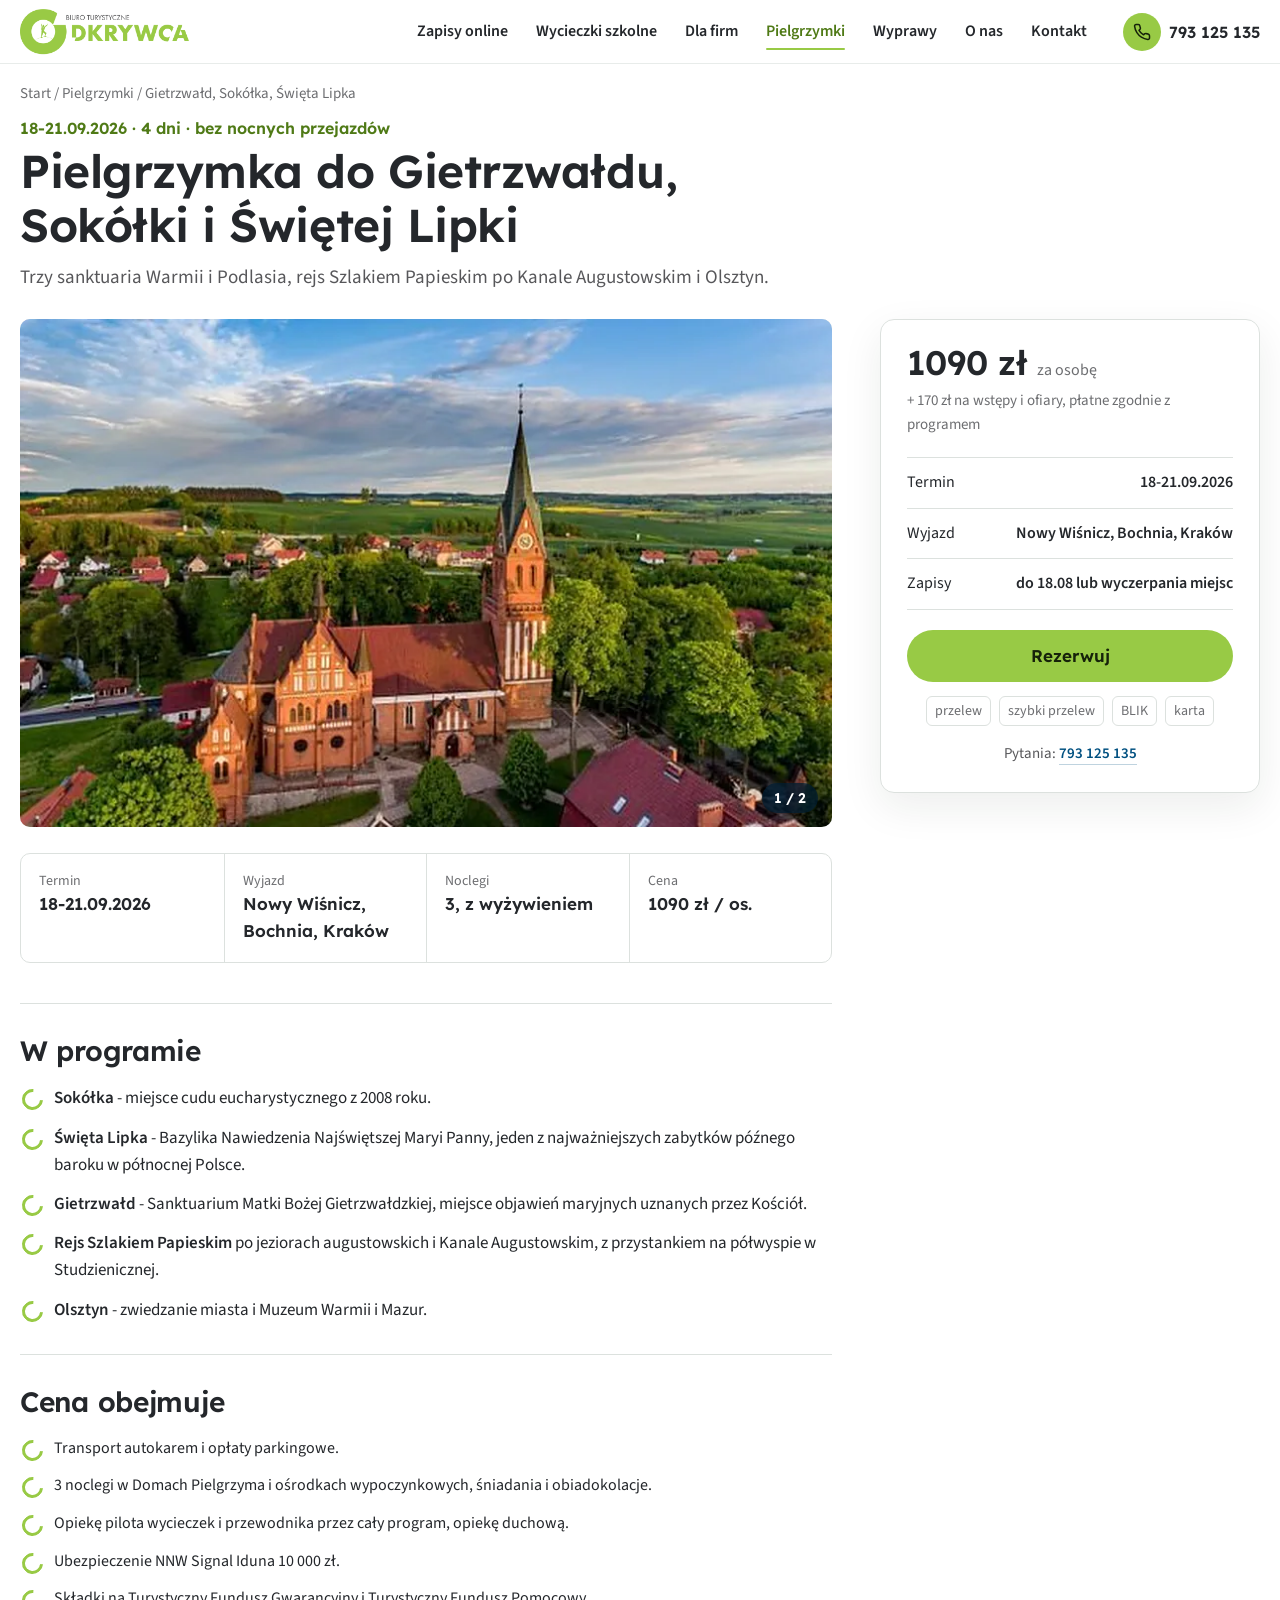
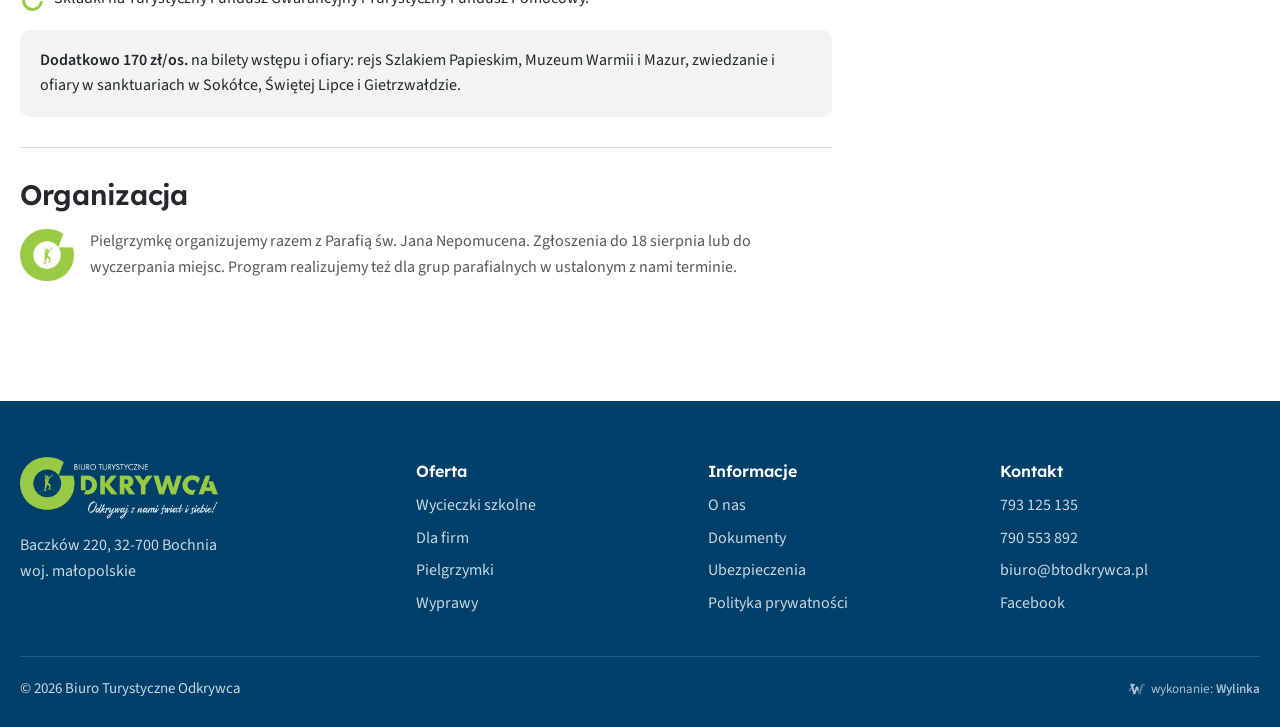
==== wyjazd-gietrzwald.html @ b66558e4 "Koncepcja strony BT Odkrywca z zapisem online" ====
<!doctype html>
<html lang="pl">
<head>
<meta charset="utf-8">
<meta name="viewport" content="width=device-width,initial-scale=1,viewport-fit=cover">
<meta name="robots" content="noindex,nofollow">
<title>Pielgrzymka Gietrzwałd, Sokółka, Święta Lipka 18-21.09.2026 - zapisy online | BT Odkrywca</title>
<meta name="description" content="Pielgrzymka do Gietrzwałdu, Sokółki i Świętej Lipki, 18-21.09.2026, 1090 zł/os. Wyjazd z Nowego Wiśnicza, Bochni i Krakowa. Zapis online z płatnością przelewem lub online.">
<meta name="theme-color" content="#ffffff">
<link rel="icon" href="img/sygnet.webp">
<link rel="preconnect" href="https://fonts.googleapis.com">
<link rel="preconnect" href="https://fonts.gstatic.com" crossorigin>
<link href="https://fonts.googleapis.com/css2?family=Lexend:wght@500;600&family=Source+Sans+3:wght@400;600&display=swap" rel="stylesheet">
<link rel="stylesheet" href="style.css">
<style>
.wylinka-badge{display:inline-flex;align-items:center;gap:.4em;color:inherit;text-decoration:none;font-size:.875em;line-height:1;opacity:.85}
.wylinka-badge:hover,.wylinka-badge:focus-visible{opacity:1}
.wylinka-badge:focus-visible{outline:2px solid currentColor;outline-offset:3px;border-radius:2px}
.wylinka-badge svg{width:18px;height:18px;flex:none;overflow:visible}
.wylinka-badge b{font-weight:600}
.wylinka-badge .wy-old{opacity:.45;transform-origin:40px 30px;transition:transform .32s cubic-bezier(.3,.7,.4,1),opacity .32s ease-out}
.wylinka-badge .wy-pod{opacity:0;transition:opacity .2s ease-out .08s}
.wylinka-badge:hover .wy-old,.wylinka-badge:focus-visible .wy-old{transform:translate(9px,7px) rotate(9deg);opacity:0}
.wylinka-badge:hover .wy-pod,.wylinka-badge:focus-visible .wy-pod{opacity:1}
@media (prefers-reduced-motion:reduce){.wylinka-badge .wy-old,.wylinka-badge .wy-pod{transition:none}.wylinka-badge:hover .wy-old,.wylinka-badge:focus-visible .wy-old{transform:none;opacity:.45}.wylinka-badge:hover .wy-pod,.wylinka-badge:focus-visible .wy-pod{opacity:0}}
</style>
</head>
<body>
<header class="hdr">
  <div class="wrap">
    <a class="logo" href="index.html" aria-label="Biuro Turystyczne Odkrywca - strona główna"><img src="img/logo-poziome.webp" alt="Biuro Turystyczne Odkrywca" width="600" height="163"></a>
    <nav class="nav" id="nav">
      <a href="index.html#wyjazdy">Zapisy online</a>
      <a href="index.html#szkoly">Wycieczki szkolne</a>
      <a href="index.html#oferta">Dla firm</a>
      <a href="index.html#wyjazdy" class="on" aria-current="page">Pielgrzymki</a>
      <a href="index.html#wyprawy">Wyprawy</a>
      <a href="index.html#o-nas">O nas</a>
      <a href="index.html#kontakt">Kontakt</a>
      <a href="index.html#kontakt" class="btn nav-cta">Zapytaj o wyjazd dla grupy</a>
    </nav>
    <a class="hdr-tel" href="tel:+48793125135" aria-label="Zadzwoń: 793 125 135"><span class="ic"><svg viewBox="0 0 24 24" fill="none" stroke="currentColor" stroke-width="2" stroke-linecap="round" stroke-linejoin="round"><path d="M22 16.9v3a2 2 0 0 1-2.2 2 19.8 19.8 0 0 1-8.6-3.1 19.5 19.5 0 0 1-6-6A19.8 19.8 0 0 1 2.1 4.2 2 2 0 0 1 4.1 2h3a2 2 0 0 1 2 1.7c.1.9.4 1.8.7 2.7a2 2 0 0 1-.5 2.1L8 9.8a16 16 0 0 0 6 6l1.3-1.3a2 2 0 0 1 2.1-.4c.9.3 1.8.6 2.7.7a2 2 0 0 1 1.7 2z"/></svg></span><span class="num">793 125 135</span></a>
    <button class="burger" id="burger" aria-label="Menu" aria-expanded="false" aria-controls="nav"><i></i><i></i><i></i></button>
  </div>
</header>

<main class="wrap">
  <div class="crumbs"><a href="index.html">Start</a> / <a href="index.html#wyjazdy">Pielgrzymki</a> / Gietrzwałd, Sokółka, Święta Lipka</div>
  <div class="t-head">
    <div class="t-when">18-21.09.2026 · 4 dni · bez nocnych przejazdów</div>
    <h1>Pielgrzymka do Gietrzwałdu, Sokółki i Świętej Lipki</h1>
    <p class="sub">Trzy sanktuaria Warmii i Podlasia, rejs Szlakiem Papieskim po Kanale Augustowskim i Olsztyn.</p>
    <div class="t-buy"><div class="mp">1090 zł<small>za osobę</small></div><button class="btn" data-rezerwuj id="rez-m">Rezerwuj</button></div>
  </div>

  <div class="t-grid">
    <div>
      <div class="gal">
        <div class="rail" id="gal">
          <figure><img src="img/gietrzwald-1.webp" alt="Sanktuarium Matki Bożej w Gietrzwałdzie z lotu ptaka" width="820" height="512"></figure>
          <figure><img src="img/gietrzwald-plakat.webp" class="contain" alt="Plakat pielgrzymki Gietrzwałd, Sokółka, Święta Lipka 18-21.09.2026" loading="lazy" width="354" height="500"></figure>
        </div>
        <button class="ga p" aria-label="Poprzednie zdjęcie"><svg viewBox="0 0 24 24" fill="none" stroke="currentColor" stroke-width="2"><path d="M15 18l-6-6 6-6"/></svg></button>
        <button class="ga n" aria-label="Następne zdjęcie"><svg viewBox="0 0 24 24" fill="none" stroke="currentColor" stroke-width="2"><path d="M9 18l6-6-6-6"/></svg></button>
        <span class="cnt" id="galc">1 / 2</span>
      </div>

      <div class="facts">
        <div><small>Termin</small><b>18-21.09.2026</b></div>
        <div><small>Wyjazd</small><b>Nowy Wiśnicz, Bochnia, Kraków</b></div>
        <div><small>Noclegi</small><b>3, z wyżywieniem</b></div>
        <div><small>Cena</small><b>1090 zł / os.</b></div>
      </div>

      <section class="blk">
        <h2>W programie</h2>
        <ul class="olist">
          <li><b>Sokółka</b> - miejsce cudu eucharystycznego z 2008 roku.</li>
          <li><b>Święta Lipka</b> - Bazylika Nawiedzenia Najświętszej Maryi Panny, jeden z najważniejszych zabytków późnego baroku w północnej Polsce.</li>
          <li><b>Gietrzwałd</b> - Sanktuarium Matki Bożej Gietrzwałdzkiej, miejsce objawień maryjnych uznanych przez Kościół.</li>
          <li><b>Rejs Szlakiem Papieskim</b> po jeziorach augustowskich i Kanale Augustowskim, z przystankiem na półwyspie w Studzienicznej.</li>
          <li><b>Olsztyn</b> - zwiedzanie miasta i Muzeum Warmii i Mazur.</li>
        </ul>
      </section>

      <section class="blk">
        <h2>Cena obejmuje</h2>
        <ul class="olist small">
          <li>Transport autokarem i opłaty parkingowe.</li>
          <li>3 noclegi w Domach Pielgrzyma i ośrodkach wypoczynkowych, śniadania i obiadokolacje.</li>
          <li>Opiekę pilota wycieczek i przewodnika przez cały program, opiekę duchową.</li>
          <li>Ubezpieczenie NNW Signal Iduna 10 000 zł.</li>
          <li>Składki na Turystyczny Fundusz Gwarancyjny i Turystyczny Fundusz Pomocowy.</li>
        </ul>
        <div class="extra"><b>Dodatkowo 170 zł/os.</b> na bilety wstępu i ofiary: rejs Szlakiem Papieskim, Muzeum Warmii i Mazur, zwiedzanie i ofiary w sanktuariach w Sokółce, Świętej Lipce i Gietrzwałdzie.</div>
      </section>

      <section class="blk">
        <h2>Organizacja</h2>
        <div class="org"><img src="img/sygnet.webp" alt="" width="300" height="289" loading="lazy"><p style="margin:0">Pielgrzymkę organizujemy razem z Parafią św. Jana Nepomucena. Zgłoszenia do 18 sierpnia lub do wyczerpania miejsc. Program realizujemy też dla grup parafialnych w ustalonym z nami terminie.</p></div>
      </section>
    </div>

    <aside class="book" id="book">
      <div class="p">1090 zł <small>za osobę</small></div>
      <p class="x">+ 170 zł na wstępy i ofiary, płatne zgodnie z programem</p>
      <div class="terms">
        <div><span>Termin</span><b>18-21.09.2026</b></div>
        <div><span>Wyjazd</span><b>Nowy Wiśnicz, Bochnia, Kraków</b></div>
        <div><span>Zapisy</span><b>do 18.08 lub wyczerpania miejsc</b></div>
      </div>
      <button class="btn" data-rezerwuj id="rez-top">Rezerwuj</button>
      <div class="pay"><span>przelew</span><span>szybki przelew</span><span>BLIK</span><span>karta</span></div>
      <p class="q">Pytania: <a class="lnk" href="tel:+48793125135">793 125 135</a></p>
    </aside>
  </div>
</main>

<div class="mob" id="mob">
  <div class="mp">1090 zł<small>za osobę</small></div>
  <a class="tel" href="tel:+48793125135" aria-label="Zadzwoń"><svg viewBox="0 0 24 24" fill="none" stroke="currentColor" stroke-width="2" stroke-linecap="round" stroke-linejoin="round"><path d="M22 16.9v3a2 2 0 0 1-2.2 2 19.8 19.8 0 0 1-8.6-3.1 19.5 19.5 0 0 1-6-6A19.8 19.8 0 0 1 2.1 4.2 2 2 0 0 1 4.1 2h3a2 2 0 0 1 2 1.7c.1.9.4 1.8.7 2.7a2 2 0 0 1-.5 2.1L8 9.8a16 16 0 0 0 6 6l1.3-1.3a2 2 0 0 1 2.1-.4c.9.3 1.8.6 2.7.7a2 2 0 0 1 1.7 2z"/></svg></a>
  <button class="btn" data-rezerwuj>Rezerwuj</button>
</div>

<dialog class="bk" id="bk" aria-labelledby="bk-h">
  <div class="bk-in">
    <div class="bk-top">
      <div class="bk-t">
        <div><h2 id="bk-h">Zapis: Gietrzwałd, Sokółka, Święta Lipka</h2><p>18-21.09.2026 · 1090 zł za osobę</p></div>
        <button class="bk-x" id="bk-x" aria-label="Zamknij"><svg viewBox="0 0 24 24" fill="none" stroke="currentColor" stroke-width="2"><path d="M18 6L6 18M6 6l12 12"/></svg></button>
      </div>
      <div class="trasa" id="trasa" aria-hidden="true">
        <svg viewBox="0 0 300 60" preserveAspectRatio="none"><path id="tr-bg" d="M0 54 L37.5 50 L112.5 40 L187.5 28 L262.5 12 L300 8"/><path id="tr-done" class="done" d="M0 54 L37.5 50"/></svg>
        <span class="dot" style="left:12.5%;top:50px"></span><span class="dot" style="left:37.5%;top:40px"></span><span class="dot" style="left:62.5%;top:28px"></span><span class="dot" style="left:87.5%;top:12px"></span>
        <i class="pk" id="pk"></i>
        <span class="st" style="left:12.5%">Termin</span><span class="st" style="left:37.5%">Dane i umowa</span><span class="st" style="left:62.5%">Płatność</span><span class="st" style="left:87.5%">Gotowe</span>
      </div>
    </div>

    <div class="bk-body" id="bk-body">
      <!-- krok 1 -->
      <div class="bk-step on" data-step="1">
        <h3>Termin</h3>
        <div class="opt">
          <label><input type="radio" name="termin" value="18-21.09.2026" checked><span class="d"><b>18-21.09.2026</b><small>4 dni, bez nocnych przejazdów</small></span><span class="pr">1090 zł</span></label>
        </div>
        <h3 class="mt">Miejsce wyjazdu</h3>
        <div class="opt">
          <label><input type="radio" name="skad" value="Nowy Wiśnicz" checked><span class="d"><b>Nowy Wiśnicz</b></span></label>
          <label><input type="radio" name="skad" value="Bochnia"><span class="d"><b>Bochnia</b></span></label>
          <label><input type="radio" name="skad" value="Kraków Pn"><span class="d"><b>Kraków Pn</b></span></label>
        </div>
        <h3 class="mt">Liczba uczestników</h3>
        <div class="cnt-row">
          <span>Osoby dorosłe i dzieci</span>
          <div class="stepper"><button type="button" id="minus" aria-label="Mniej osób">-</button><output id="ile">1</output><button type="button" id="plus" aria-label="Więcej osób">+</button></div>
        </div>
        <p class="hint">Wstępy i ofiary (170 zł/os.) płatne dodatkowo, zgodnie z programem.</p>
      </div>

      <!-- krok 2 -->
      <div class="bk-step" data-step="2">
        <h3>Osoba zgłaszająca</h3>
        <div class="g2">
          <label class="fl"><span>Imię</span><input id="f-imie" autocomplete="given-name" required></label>
          <label class="fl"><span>Nazwisko</span><input id="f-nazw" autocomplete="family-name" required></label>
          <label class="fl"><span>Telefon</span><input id="f-tel" type="tel" autocomplete="tel" required></label>
          <label class="fl"><span>E-mail</span><input id="f-mail" type="email" autocomplete="email" required></label>
          <label class="fl full"><span>Adres zamieszkania</span><input id="f-adr" autocomplete="street-address" required></label>
          <label class="fl"><span>Data urodzenia</span><input id="f-ur" type="date" required></label>
        </div>
        <div id="pers"></div>
        <div class="umowa">
          <h4>Umowa o udział w imprezie turystycznej</h4>
          <dl>
            <dt>Organizator</dt><dd>Biuro Turystyczne Odkrywca Aleksandra Dąbrowska, Baczków 220, 32-700 Bochnia</dd>
            <dt>Impreza</dt><dd>Pielgrzymka Gietrzwałd, Sokółka, Święta Lipka</dd>
            <dt>Termin i wyjazd</dt><dd id="u-term">18-21.09.2026, Nowy Wiśnicz</dd>
            <dt>Uczestnicy</dt><dd id="u-os">-</dd>
            <dt>Cena</dt><dd id="u-cena">1090 zł</dd>
          </dl>
          <label class="chk" id="c1w"><input type="checkbox" id="c1"><span>Zapoznałem/am się z <a class="lnk" href="#" onclick="return false">Ogólnymi Warunkami Uczestnictwa</a> i Standardowym formularzem informacyjnym.</span></label>
          <label class="chk" id="c2w"><input type="checkbox" id="c2"><span>Akceptuję i podpisuję umowę w imieniu wszystkich zgłoszonych uczestników.</span></label>
          <div class="podpis" id="podpis"></div>
        </div>
        <p class="hint">Dane przetwarzamy wyłącznie w celu organizacji wyjazdu i ubezpieczenia uczestników.</p>
      </div>

      <!-- krok 3 -->
      <div class="bk-step" data-step="3">
        <h3>Sposób płatności</h3>
        <div class="opt">
          <label><input type="radio" name="plat" value="przelew" checked><span class="d"><b>Przelew tradycyjny</b><small>z Twojego banku, dane poniżej</small></span></label>
          <label><input type="radio" name="plat" value="online"><span class="d"><b>Płatność online</b><small>szybki przelew, BLIK lub karta</small></span></label>
        </div>
        <div class="sub-pay on" id="p-przelew">
          <div class="bank">
            <div><span>Odbiorca</span><b>Biuro Turystyczne Odkrywca Aleksandra Dąbrowska</b></div>
            <div><span>Bank</span><b>mBank S.A.</b></div>
            <div><span>Numer konta</span><b>03 1140 2004 0000 3302 7676 5024</b></div>
            <div><span>Tytuł</span><b id="b-tyt">Gietrzwałd 18-21.09.2026</b></div>
            <div><span>Kwota</span><b id="b-kw">1090 zł</b></div>
          </div>
          <p class="hint">Dane do przelewu dostaniesz też w mailu z potwierdzeniem zapisu.</p>
        </div>
        <div class="sub-pay" id="p-online">
          <div class="chips">
            <label><input type="radio" name="metoda" value="Szybki przelew" checked>Szybki przelew</label>
            <label><input type="radio" name="metoda" value="BLIK">BLIK</label>
            <label><input type="radio" name="metoda" value="Karta">Karta płatnicza</label>
          </div>
          <p class="hint">Po kliknięciu „Potwierdzam zapis” nastąpi przejście do bezpiecznej bramki płatności operatora. W podglądzie ten krok jest pokazowy.</p>
        </div>
      </div>

      <!-- krok 4 -->
      <div class="bk-step" data-step="4">
        <div class="ok-box">
          <div class="gran"><i></i></div>
          <h3>Dziękujemy, zapis przyjęty</h3>
          <p id="ok-txt">Potwierdzenie i umowę wyślemy na Twój e-mail.</p>
        </div>
        <div class="umowa ok-sum">
          <h4>Podsumowanie</h4>
          <dl id="ok-dl"></dl>
        </div>
      </div>
    </div>

    <div class="bk-foot">
      <div class="bk-sum" id="bk-sum">Do zapłaty<b id="sum">1090 zł</b></div>
      <div class="bk-btns">
        <button class="btn line" type="button" id="back" hidden aria-label="Wstecz"><svg viewBox="0 0 24 24" fill="none" stroke="currentColor" stroke-width="2"><path d="M15 18l-6-6 6-6"/></svg><span>Wstecz</span></button>
        <button class="btn" type="button" id="next">Dalej</button>
      </div>
    </div>
    <p class="demo">Podgląd koncepcji: formularz pokazowy, niczego nie wysyła i nie pobiera płatności.</p>
  </div>
</dialog>

<footer class="ft">
  <div class="wrap">
    <div class="ft-grid">
      <div><img src="img/logo-white.webp" alt="Biuro Turystyczne Odkrywca" width="600" height="188" loading="lazy"><p>Baczków 220, 32-700 Bochnia<br>woj. małopolskie</p></div>
      <div><h4>Oferta</h4><ul><li><a href="index.html#szkoly">Wycieczki szkolne</a></li><li><a href="index.html#oferta">Dla firm</a></li><li><a href="index.html#wyjazdy">Pielgrzymki</a></li><li><a href="index.html#wyprawy">Wyprawy</a></li></ul></div>
      <div><h4>Informacje</h4><ul><li><a href="index.html#o-nas">O nas</a></li><li><a href="index.html#dokumenty">Dokumenty</a></li><li><a href="index.html#dokumenty">Ubezpieczenia</a></li><li><a href="index.html#kontakt">Polityka prywatności</a></li></ul></div>
      <div><h4>Kontakt</h4><ul><li><a href="tel:+48793125135">793 125 135</a></li><li><a href="tel:+48790553892">790 553 892</a></li><li><a href="mailto:biuro@btodkrywca.pl">biuro@btodkrywca.pl</a></li><li><a href="https://www.facebook.com/Biuro-Turystyczne-Odkrywca-360996910980648/" rel="noopener" target="_blank">Facebook</a></li></ul></div>
    </div>
    <div class="ft-bot"><span>© 2026 Biuro Turystyczne Odkrywca</span><a class="wylinka-badge" href="https://wylinka.pl/?utm_source=btodkrywca.pl&amp;utm_medium=stopka&amp;utm_campaign=wykonanie" rel="noopener" title="Strona wykonana przez Wylinka"><svg viewBox="0 0 64 64" aria-hidden="true" focusable="false" fill="currentColor"><path d="M9.8 22.8l-1.2-7.9 2.2-3.7 15.5 4.6-.5 1.5-7.2 5.5 4.7 15.6 5-15.6 7 0 4.1 12.7-4.2-.9-2.6 1.8-.8-2.2-5.3 15.6-4.3 0 .4 .2-2.1 2.8-1.3-1.1 1.1-1.4-3.1 .2-.1-1.7 2.2-.1-5.7-16.5-4.8 .6-.8 3.1 0 .5-.3 .5 .8 2.2-1.6 .5-.4-1.3-.8 1.6-1.5-.8 .8-1.6-1.4 .6-.6-1.6 2.3-.8 .2-.4 1.3-4.8 5.9-.8-2.4-6.9zM15.2 13.7l-.1-.4-.4 .8-.1 .8 .1 1 .1 .4 .3 .7 .3-.9 .1-.7 0-.8z"/><path class="wy-pod" d="M37.1 49.8l-4.5-13.3 2.6-1.8 4.2 .9 .9 2.8 3-9.7 0-.5 .1-.8 3.2-8.4 .5-1 .6-1 .9-1.1 1.3-1 1.1-.7 1.4-.5 1.4-.3 .7 0 .9 0 1.2 .3 1.4 .6 .8 .5 .7 .7 .6 .7 .5 .9 .3 .9 .1 .9 0 .8-.2 .9-.5 .9-.5 .6-.7 .5-.7 .3-.1-.1 0-.1 .5-.5 .3-.7 .2-.5 0-.6-.1-.6-.3-.7-.4-.5-.4-.4-.5-.3-.6-.3-.7 0-.7 .1-.6 .1-.5 .4-.5 .5-.3 .5-.2 .7-.1 1.5-1.4 5.1-.8 3.3-.3 .7-.5 .7-6 17.5 1.9 .1-.1 1.7-3.1-.2 1.1 1.4-1.3 1.1-2.1-2.8 .4-.2z"/><path class="wy-old" d="M40.8 50l.4-.2-4.1 0-4.2-12.5 2.5-1.7 4.3 .9 .6 1.9 .6-1.6 0-.3 2.4-7.8 0-.5 .1-.8 3.2-8.4 .4-.8 .6-.9 .9-1.2 .9-.9 1.3-.8 1.4-.6 1.2-.3 1.4-.1 1.3 .1 .6 .2 .8 .3 1.1 .6 .9 .7 .7 .9 .5 .9 .3 .9 .1 1.1-.1 .9-.3 .9-.4 .7-.6 .7-.6 .4-.6 .2-.1-.1 0-.1 .5-.5 .3-.7 .2-.5 0-.5-.1-.6-.2-.6-.3-.5-.4-.5-.5-.3-.6-.3-.7-.1-.6 0-.6 .1-.6 .3-.6 .5-.3 .4-.2 .5-.1 .5-.1 1.5-1.4 5.1-.8 3.3-.3 .7-.5 .7-6 17.5 1.9 .1-.1 1.7-3.1-.2 1.1 1.4-1.3 1.1zM49.6 17.1l.6 1.7-1.5 1.9 .4 .4 1.8-2.1-.7-2.1zM48.1 28.3l.5 1.8-1.7 1.8 .4 .4 1.9-2-.6-2.2zM37.9 41.7l1.7-1.5-.4-.4-1.7 1.4zM42.6 38.7l-1.5 2.8 1.1 2-1.3 2.6 .5 .2 1.5-2.8-1.1-2 1.4-2.5z"/></svg><span>wykonanie: <b>Wylinka</b></span></a></div>
  </div>
</footer>
<script src="app.js" defer></script>
</body>
</html>
---- style.css ----
:root{
  --green:#98CA45;      /* pierścień logo */
  --green-d:#4F7A16;    /* zieleń do tekstu na bieli */
  --green-h:#88BC33;
  --ink:#24272B;
  --grey:#57575A;       /* grafit logo */
  --muted:#6D6E71;
  --blue:#005080;       /* linia horyzontu */
  --blue-d:#00406A;
  --bg2:#F2F4F3;
  --line:#DCE1DE;
  --hdr:64px;
  --w:1240px;
  --r:10px;
}
*{box-sizing:border-box}
html{-webkit-text-size-adjust:100%;scroll-behavior:smooth}
body{margin:0;background:#fff;color:var(--ink);font:400 17px/1.6 "Source Sans 3",system-ui,-apple-system,"Segoe UI",Roboto,sans-serif;-webkit-tap-highlight-color:transparent;overflow-x:hidden}
img{max-width:100%;display:block}
a{color:var(--blue)}
h1,h2,h3{font-family:"Lexend",system-ui,sans-serif;font-weight:600;line-height:1.18;letter-spacing:-.01em;margin:0;color:var(--ink)}
h2{font-size:clamp(27px,3.2vw,40px)}
h3{font-size:20px}
p{margin:0 0 14px}
.wrap{width:min(var(--w),100% - 32px);margin:0 auto}
.btn{display:inline-flex;align-items:center;justify-content:center;gap:10px;min-height:52px;padding:0 26px;border-radius:999px;border:0;background:var(--green);color:#16220A;font:600 17px/1 "Lexend",sans-serif;text-decoration:none;cursor:pointer;transition:background .18s,transform .18s}
.btn:hover{background:var(--green-h)}
.btn:active{transform:scale(.98)}
.btn svg{width:18px;height:18px}
.btn[hidden]{display:none}
.btn.blue{background:var(--blue);color:#fff}
.btn.blue:hover{background:var(--blue-d)}
.btn.line{background:transparent;border:1.5px solid var(--line);color:var(--ink)}
.btn.line:hover{border-color:var(--grey)}
.lnk{color:var(--blue);font-weight:600;text-decoration:none;border-bottom:1.5px solid rgba(0,80,128,.25)}
.lnk:hover{border-color:var(--blue)}

/* ---------- nagłówek ---------- */
.hdr{position:sticky;top:0;z-index:50;background:#fff;height:var(--hdr);border-bottom:1px solid #E8ECEA}
.hdr .wrap{height:100%;display:flex;align-items:center;gap:24px}
.logo img{height:46px;width:auto}
.nav{display:flex;gap:4px;margin-left:auto}
.nav a{color:var(--ink);text-decoration:none;font-weight:600;font-size:16px;padding:8px 12px;border-radius:8px;position:relative}
.nav a:hover{color:var(--green-d)}
.nav a.on{color:var(--green-d)}
.nav a.on::after{content:"";position:absolute;left:12px;right:12px;bottom:2px;height:2px;background:var(--green);border-radius:2px}
.hdr-tel{display:flex;align-items:center;gap:8px;font:600 16px "Lexend",sans-serif;color:var(--ink);text-decoration:none;white-space:nowrap}
.hdr-tel span.ic{width:38px;height:38px;border-radius:50%;background:var(--green);display:grid;place-items:center}
.hdr-tel svg{width:18px;height:18px;color:#16220A}
.burger{display:none;width:44px;height:44px;border:0;background:none;padding:10px;cursor:pointer;margin-left:4px}
.burger i{display:block;height:2px;background:var(--ink);margin:5px 0;border-radius:2px;transition:transform .2s,opacity .2s}
.menu-open .burger i:nth-child(1){transform:translateY(7px) rotate(45deg)}
.menu-open .burger i:nth-child(2){opacity:0}
.menu-open .burger i:nth-child(3){transform:translateY(-7px) rotate(-45deg)}

/* ---------- motyw: linia grani z piechurem ---------- */
.gran{display:flex;align-items:flex-end;height:52px;color:var(--green);margin:0 0 26px}
.gran::before,.gran::after{content:"";height:1.5px;background:currentColor;margin-bottom:5px;opacity:.9}
.gran::before{flex:1}
.gran::after{flex:0 0 14%}
.gran i{flex:none;width:85px;height:52px;background:currentColor;-webkit-mask:url(img/piechur.png) center bottom/contain no-repeat;mask:url(img/piechur.png) center bottom/contain no-repeat}
.gran.l::before{flex:0 0 0}
.gran.l::after{flex:1}
.gran.blue{color:var(--blue)}
.gran.white{color:#fff}

/* ---------- hero ---------- */
.hero{position:relative;height:calc(100svh - var(--hdr));min-height:560px;overflow:hidden;color:#fff;display:flex;align-items:flex-end}
.hero-foto{position:absolute;inset:0}
.hero-foto img{width:100%;height:100%;object-fit:cover;object-position:50% 45%}
.hero-foto::after{content:"";position:absolute;inset:0;background:linear-gradient(90deg,rgba(0,36,58,.82) 0%,rgba(0,36,58,.62) 30%,rgba(0,36,58,.18) 52%,rgba(0,36,58,0) 66%),linear-gradient(0deg,rgba(0,30,50,.5),rgba(0,30,50,0) 40%)}
.hero-in{position:relative;width:min(var(--w),100% - 32px);margin:0 auto;padding-bottom:clamp(40px,7vh,84px)}
.hero h1{color:#fff;font-size:clamp(40px,4.1vw,62px);max-width:14ch;margin-bottom:18px}
.hero .lead{font-size:clamp(18px,1.4vw,21px);max-width:34ch;margin-bottom:28px;color:rgba(255,255,255,.94)}
.hero .gran{display:none}
.hero .gran i{width:75px;height:46px}
.hero-row{display:flex;align-items:center;gap:22px;flex-wrap:wrap}
.hero-row .alt{color:#fff;font-weight:600;text-decoration:none;border-bottom:1.5px solid rgba(255,255,255,.5)}

/* ---------- sekcje ---------- */
.sec{padding:clamp(64px,8vw,110px) 0}
.sec.alt{background:var(--bg2)}
.sec.blue{background:var(--blue);color:#E6EEF4}
.sec.blue h2,.sec.blue h3{color:#fff}
.sec-hd{display:flex;align-items:flex-end;justify-content:space-between;gap:24px;margin-bottom:32px}
.sec-hd p{max-width:58ch;color:var(--grey);margin:12px 0 0;font-size:18px}
.sec.blue .sec-hd p{color:#CFDDE8}
.note{font-size:15px;color:var(--muted);margin:18px 0 0}

/* przesuwane rzędy */
.rail-box{position:relative}
.rail{display:grid;grid-auto-flow:column;grid-auto-columns:calc((100% - 72px)/4);gap:24px;overflow-x:auto;scroll-snap-type:x mandatory;scrollbar-width:none;padding:4px 2px 8px;cursor:grab;overscroll-behavior-x:contain}
.rail::-webkit-scrollbar{display:none}
.rail.drag{cursor:grabbing;scroll-snap-type:none}
.rail.drag a{pointer-events:none}
.rail>*{scroll-snap-align:start;min-width:0}
.rail.c3{grid-auto-columns:calc((100% - 48px)/3)}
.arr{display:flex;gap:10px}
.arr button{width:46px;height:46px;border-radius:50%;border:1.5px solid var(--line);background:#fff;display:grid;place-items:center;cursor:pointer;color:var(--ink)}
.arr button:hover{border-color:var(--grey)}
.arr button:disabled{opacity:.35;cursor:default}
.arr svg{width:18px;height:18px}
.sec.blue .arr button{background:transparent;border-color:rgba(255,255,255,.35);color:#fff}

/* karta wyjazdu */
.trip{display:flex;flex-direction:column;background:#fff;border:1px solid var(--line);border-radius:var(--r);overflow:hidden;color:inherit;text-decoration:none;height:100%;transition:border-color .2s,box-shadow .2s}
.trip:hover{border-color:#C5CEC9;box-shadow:0 10px 30px rgba(20,40,30,.08)}
.trip figure{margin:0;aspect-ratio:4/3;overflow:hidden;background:#dfe5e2}
.trip figure img{width:100%;height:100%;object-fit:cover;transition:transform .5s}
.trip:hover figure img{transform:scale(1.03)}
.trip .tb{padding:18px 20px 20px;display:flex;flex-direction:column;flex:1}
.trip .when{font:600 15px "Lexend",sans-serif;color:var(--green-d);margin-bottom:6px}
.trip h3{font-size:19px;margin-bottom:8px}
.trip .from{font-size:15px;color:var(--muted);margin-bottom:16px}
.trip .foot{margin-top:auto;display:flex;align-items:flex-end;justify-content:space-between;gap:12px;border-top:1px solid var(--line);padding-top:14px}
.trip .price{font:600 19px/1.2 "Lexend",sans-serif;color:var(--ink)}
.trip .price small{display:block;font:400 13px "Source Sans 3",sans-serif;color:var(--muted)}
.trip .go{font:600 15px "Lexend",sans-serif;color:var(--blue);white-space:nowrap}
.trip .go::after{content:" →"}

/* obszary */
.areas{display:grid;grid-template-columns:repeat(4,minmax(0,1fr));gap:20px}
.area{position:relative;border-radius:var(--r);overflow:hidden;min-height:440px;color:#fff;text-decoration:none;display:flex;align-items:flex-end}
.area img{position:absolute;inset:0;width:100%;height:100%;object-fit:cover;transition:transform .6s}
.area:hover img{transform:scale(1.04)}
.area::after{content:"";position:absolute;inset:0;background:linear-gradient(0deg,rgba(0,32,52,.86) 0%,rgba(0,32,52,.35) 52%,rgba(0,32,52,0) 75%)}
.area div{position:relative;z-index:1;padding:22px}
.area h3{color:#fff;font-size:23px;margin-bottom:8px}
.area p{font-size:16px;margin:0 0 12px;color:rgba(255,255,255,.9)}
.area span{font:600 15px "Lexend",sans-serif;color:var(--green)}

/* szkoły: karta z opisem */
.card{background:#fff;border-radius:var(--r);overflow:hidden;height:100%;display:flex;flex-direction:column;border:1px solid var(--line)}
.card figure{margin:0;aspect-ratio:3/2;overflow:hidden}
.card figure img{width:100%;height:100%;object-fit:cover}
.card div{padding:18px 20px 20px}
.card h3{font-size:19px;margin-bottom:6px}
.card p{font-size:16px;color:var(--grey);margin:0}
.sec.blue .card{background:transparent;border-color:rgba(255,255,255,.18)}
.sec.blue .card p{color:#CFDDE8}

.split{display:grid;grid-template-columns:minmax(0,1fr) minmax(0,1fr);gap:clamp(32px,5vw,80px);align-items:center}
.split.top{align-items:start}
.photo{border-radius:var(--r);overflow:hidden;aspect-ratio:4/3.2}
.photo img{width:100%;height:100%;object-fit:cover}
.people{display:grid;grid-template-columns:1fr 1fr;gap:24px;margin-top:28px;border-top:1px solid var(--line);padding-top:24px}
.people h3{font-size:19px;margin-bottom:2px}
.people .role{font-size:15px;color:var(--green-d);font-weight:600;margin-bottom:8px;display:block}
.people p{font-size:16px;color:var(--grey);margin:0}
.quote{font:500 clamp(22px,2vw,27px)/1.35 "Lexend",sans-serif;color:var(--ink);margin:0 0 18px}

/* jak działa zapis */
.how{list-style:none;padding:0;margin:0;display:grid;gap:0}
.how li{display:grid;grid-template-columns:34px minmax(0,1fr);gap:14px;padding:16px 0;border-top:1px solid rgba(255,255,255,.18)}
.how li:last-child{border-bottom:1px solid rgba(255,255,255,.18)}
.how .o{width:22px;height:22px;border:4px solid var(--green);border-radius:50%;margin-top:3px;border-right-color:transparent;transform:rotate(-40deg)}
.how b{color:#fff;font-weight:600;display:block}

/* dokumenty */
.docs{list-style:none;padding:0;margin:0;display:grid;grid-template-columns:repeat(2,minmax(0,1fr));gap:0 40px}
.docs li{display:flex;gap:14px;align-items:flex-start;padding:18px 0;border-top:1px solid var(--line)}
.docs svg{flex:none;width:26px;height:26px;color:var(--green-d);margin-top:2px}
.docs b{display:block;font-weight:600;color:var(--ink)}
.docs span{font-size:16px;color:var(--grey)}

/* kontakt */
.contact{display:grid;grid-template-columns:minmax(0,5fr) minmax(0,6fr);gap:clamp(32px,5vw,72px)}
.cdata{display:grid;gap:18px;margin:26px 0}
.cdata a.big{font:600 clamp(24px,2.4vw,30px) "Lexend",sans-serif;color:var(--ink);text-decoration:none;display:block}
.cdata small{display:block;color:var(--muted);font-size:15px}
.map{border-radius:var(--r);overflow:hidden;border:1px solid var(--line);height:280px;background:#e4e8e6}
.map iframe{width:100%;height:100%;border:0;display:block}
form.f{display:grid;grid-template-columns:1fr 1fr;gap:16px;background:#fff;border:1px solid var(--line);border-radius:var(--r);padding:clamp(20px,3vw,34px)}
.f .full{grid-column:1/-1}
label.fl{display:grid;gap:6px;font-size:15px;font-weight:600;color:var(--ink)}
.fl input,.fl select,.fl textarea{font:400 17px "Source Sans 3",sans-serif;color:var(--ink);border:1.5px solid #CDD4D0;border-radius:8px;padding:12px 14px;background:#fff;width:100%;min-height:50px}
.fl textarea{min-height:110px;resize:vertical}
.fl input:focus,.fl select:focus,.fl textarea:focus{outline:none;border-color:var(--blue);box-shadow:0 0 0 3px rgba(0,80,128,.12)}
.fl.err input,.fl.err select{border-color:#C0392B}
.fmsg{grid-column:1/-1;font-size:15px;color:var(--green-d);font-weight:600;min-height:1em;margin:0}

/* stopka */
.ft{background:var(--blue-d);color:#C9D7E2;padding:56px 0 26px;font-size:16px}
.ft-grid{display:grid;grid-template-columns:1.4fr 1fr 1fr 1fr;gap:32px}
.ft img{height:62px;width:auto;margin-bottom:14px}
.ft h4{font:600 16px "Lexend",sans-serif;color:#fff;margin:4px 0 12px}
.ft ul{list-style:none;margin:0;padding:0;display:grid;gap:7px}
.ft a{color:#C9D7E2;text-decoration:none}
.ft a:hover{color:#fff}
.ft-bot{display:flex;justify-content:space-between;align-items:center;gap:16px;flex-wrap:wrap;margin-top:40px;padding-top:20px;border-top:1px solid rgba(255,255,255,.14);font-size:15px}

/* pasek dolny telefonu */
.mob{display:none}

/* ---------- karta wyjazdu (podstrona) ---------- */
.crumbs{font-size:15px;color:var(--muted);padding:18px 0 0}
.crumbs a{color:var(--muted);text-decoration:none}
.crumbs a:hover{color:var(--blue)}
.t-head{padding:12px 0 26px}
.t-head h1{font-size:clamp(30px,3.6vw,48px);max-width:22ch;margin:6px 0 10px}
.t-head .sub{font-size:19px;color:var(--grey);margin:0}
.t-buy{display:none}
.t-when{font:600 16px "Lexend",sans-serif;color:var(--green-d)}
.t-grid{display:grid;grid-template-columns:minmax(0,1fr) 380px;gap:48px;align-items:start;padding-bottom:90px}
.gal{position:relative;border-radius:var(--r);overflow:hidden;background:#dfe5e2}
.gal .rail{grid-auto-columns:100%!important;gap:0;padding:0}
.gal .rail figure{margin:0;aspect-ratio:16/10;overflow:hidden;background:#e9edeb}
.gal .rail img{width:100%;height:100%;object-fit:cover}
.gal .rail img.contain{object-fit:contain;background:#eef1ef}
.gal .cnt{position:absolute;right:14px;bottom:14px;background:rgba(0,30,50,.72);color:#fff;font:600 14px "Lexend",sans-serif;padding:6px 12px;border-radius:999px}
.gal .ga{position:absolute;top:50%;transform:translateY(-50%);width:46px;height:46px;border-radius:50%;border:0;background:rgba(255,255,255,.92);display:grid;place-items:center;cursor:pointer;opacity:0;transition:opacity .2s}
.gal:hover .ga{opacity:1}
.gal .ga.p{left:14px}.gal .ga.n{right:14px}
.gal .ga svg{width:18px;height:18px}
.facts{display:grid;grid-template-columns:repeat(4,minmax(0,1fr));border:1px solid var(--line);border-radius:var(--r);margin:26px 0 40px}
.facts div{padding:16px 18px;border-left:1px solid var(--line)}
.facts div:first-child{border-left:0}
.facts small{display:block;font-size:14px;color:var(--muted)}
.facts b{font:600 17px/1.3 "Lexend",sans-serif;color:var(--ink)}
.blk{padding:30px 0;border-top:1px solid var(--line)}
.blk h2{font-size:clamp(23px,2.2vw,28px);margin-bottom:18px}
.olist{list-style:none;margin:0;padding:0;display:grid;gap:12px}
.olist li{position:relative;padding-left:34px}
.olist li::before{content:"";position:absolute;left:2px;top:4px;width:15px;height:15px;border:3.5px solid var(--green);border-radius:50%;border-right-color:transparent;transform:rotate(-40deg)}
.olist li b{font-weight:600}
.olist.small li{font-size:16px}
.extra{background:var(--bg2);border-radius:var(--r);padding:18px 20px;margin-top:18px;font-size:16px}
.extra b{font-weight:600}
.org{display:flex;gap:16px;align-items:center;font-size:16px;color:var(--grey)}
.org img{width:54px;height:auto}

.book{position:sticky;top:calc(var(--hdr) + 20px);border:1px solid var(--line);border-radius:14px;padding:26px;background:#fff;box-shadow:0 14px 40px rgba(20,40,30,.08)}
.book .p{font:600 34px/1 "Lexend",sans-serif;color:var(--ink)}
.book .p small{font:400 16px "Source Sans 3",sans-serif;color:var(--muted)}
.book .x{font-size:15px;color:var(--muted);margin:8px 0 20px}
.terms{border-top:1px solid var(--line);margin-bottom:20px}
.terms div{display:flex;justify-content:space-between;gap:12px;padding:12px 0;border-bottom:1px solid var(--line);font-size:16px}
.terms b{font-weight:600}
.book .btn{width:100%}
.book .pay{display:flex;gap:8px;flex-wrap:wrap;justify-content:center;margin-top:14px;font-size:14px;color:var(--muted)}
.book .pay span{border:1px solid var(--line);border-radius:6px;padding:3px 8px}
.book .q{font-size:15px;color:var(--grey);margin:16px 0 0;text-align:center}

/* ---------- okno zapisu ---------- */
dialog.bk{border:0;padding:0;width:min(760px,100%);max-height:min(92vh,980px);border-radius:16px;box-shadow:0 30px 80px rgba(0,20,40,.35);color:var(--ink);overflow:hidden}
dialog.bk::backdrop{background:rgba(0,28,46,.55)}
.bk-in{display:flex;flex-direction:column;max-height:inherit;height:100%}
.bk-top{padding:18px 24px 6px;border-bottom:1px solid var(--line);flex:none}
.bk-t{display:flex;justify-content:space-between;align-items:flex-start;gap:16px}
.bk-t h2{font-size:20px}
.bk-t p{margin:2px 0 0;font-size:15px;color:var(--muted)}
.bk-x{flex:none;width:42px;height:42px;border-radius:50%;border:1.5px solid var(--line);background:#fff;cursor:pointer;display:grid;place-items:center;margin:-4px -6px 0 0}
.bk-x svg{width:18px;height:18px}
.trasa{position:relative;height:84px;margin-top:4px}
.trasa svg{position:absolute;left:0;right:0;top:0;width:100%;height:60px;overflow:visible}
.trasa path{fill:none;stroke:#CFD6D2;stroke-width:2;vector-effect:non-scaling-stroke}
.trasa path.done{stroke:var(--green);stroke-width:2.5}
.trasa .pk{position:absolute;width:52px;height:32px;margin-left:-26px;background:var(--blue);-webkit-mask:url(img/piechur.png) center bottom/contain no-repeat;mask:url(img/piechur.png) center bottom/contain no-repeat;transition:left .45s cubic-bezier(.3,.7,.4,1),top .45s cubic-bezier(.3,.7,.4,1)}
.trasa .st{position:absolute;bottom:0;transform:translateX(-50%);font-size:13px;color:var(--muted);white-space:nowrap;font-weight:600}
.trasa .st.on{color:var(--ink)}
.trasa .st.ok{color:var(--green-d)}
.trasa .dot{position:absolute;width:10px;height:10px;margin:-5px 0 0 -5px;border-radius:50%;background:#fff;border:2px solid #C3CCC7}
.trasa .dot.ok{background:var(--green);border-color:var(--green)}
.bk-body{padding:22px 24px;overflow-y:auto;flex:1;overscroll-behavior:contain}
.bk-step{display:none}
.bk-step.on{display:block}
.bk-step h3{font-size:19px;margin:0 0 14px}
.bk-step h3.mt{margin-top:26px}
.opt{display:grid;gap:10px}
.opt label{display:flex;gap:14px;align-items:center;border:1.5px solid #CDD4D0;border-radius:10px;padding:14px 16px;cursor:pointer;transition:border-color .15s,background .15s}
.opt label:has(input:checked){border-color:var(--blue);background:#F2F7FA}
.opt input{accent-color:var(--blue);width:20px;height:20px;flex:none;margin:0}
.opt .d{flex:1;min-width:0}
.opt b{display:block;font-weight:600}
.opt small{color:var(--muted);font-size:15px}
.opt .pr{font:600 16px "Lexend",sans-serif;white-space:nowrap}
.cnt-row{display:flex;align-items:center;justify-content:space-between;gap:16px;border:1.5px solid #CDD4D0;border-radius:10px;padding:10px 12px 10px 16px}
.stepper{display:flex;align-items:center;gap:6px}
.stepper button{width:44px;height:44px;border-radius:50%;border:1.5px solid var(--line);background:#fff;font:600 22px/1 "Lexend",sans-serif;cursor:pointer;color:var(--ink)}
.stepper button:disabled{opacity:.35}
.stepper output{min-width:34px;text-align:center;font:600 20px "Lexend",sans-serif}
.g2{display:grid;grid-template-columns:1fr 1fr;gap:14px}
.g2 .full{grid-column:1/-1}
.pers{border-top:1px solid var(--line);padding-top:16px;margin-top:16px}
.pers h4{font:600 16px "Lexend",sans-serif;margin:0 0 12px}
.umowa{border:1px solid var(--line);border-radius:10px;background:var(--bg2);padding:16px 18px;margin-top:22px;font-size:15px}
.umowa h4{font:600 16px "Lexend",sans-serif;margin:0 0 10px}
.umowa dl{display:grid;grid-template-columns:130px minmax(0,1fr);gap:6px 12px;margin:0}
.umowa dt{color:var(--muted)}
.umowa dd{margin:0;font-weight:600}
.chk{display:flex;gap:12px;align-items:flex-start;margin-top:14px;font-size:16px;cursor:pointer}
.chk input{width:22px;height:22px;accent-color:var(--blue);flex:none;margin:1px 0 0}
.chk.err span{color:#C0392B}
.podpis{display:none;margin-top:12px;border-top:1px dashed #B9C3BE;padding-top:10px;font-size:15px;color:var(--green-d);font-weight:600}
.podpis.on{display:block}
.bank{border:1px solid var(--line);border-radius:10px;padding:6px 16px;margin-top:12px}
.bank div{display:flex;justify-content:space-between;align-items:center;gap:12px;padding:10px 0;border-bottom:1px solid var(--line);font-size:15px}
.bank div:last-child{border-bottom:0}
.bank span{color:var(--muted)}
.bank b{font-weight:600;text-align:right;word-break:break-word}
.chips{display:flex;gap:8px;flex-wrap:wrap;margin-top:12px}
.chips label{border:1.5px solid #CDD4D0;border-radius:999px;padding:9px 16px;cursor:pointer;font-weight:600;font-size:15px}
.chips label:has(input:checked){border-color:var(--blue);background:#F2F7FA;color:var(--blue)}
.chips input{position:absolute;opacity:0;pointer-events:none}
.sub-pay{display:none}
.sub-pay.on{display:block}
.hint{font-size:15px;color:var(--muted);margin:10px 0 0}
.ok-box{text-align:center;padding:10px 0 4px}
.ok-box .gran{max-width:360px;margin:0 auto 18px}
.ok-box h3{font-size:24px;margin-bottom:8px}
.ok-box p{color:var(--grey)}
.ok-sum{text-align:left;margin-top:18px}
.bk-foot{flex:none;border-top:1px solid var(--line);padding:14px 24px;display:flex;align-items:center;justify-content:space-between;gap:16px;background:#fff}
.bk-sum{font-size:14px;color:var(--muted);line-height:1.3}
.bk-sum b{display:block;white-space:nowrap;font:600 22px "Lexend",sans-serif;color:var(--ink)}
.bk-btns{display:flex;gap:10px}
.bk-btns .btn{min-height:50px;padding:0 22px;white-space:nowrap}
#back svg{width:18px;height:18px}
.demo{font-size:13px;color:var(--muted);text-align:center;padding:0 24px 12px;margin:0;flex:none}

/* ---------- responsywność ---------- */
@media (max-width:1180px){
  .nav a{padding:8px 9px;font-size:15px}
  .hdr-tel .num{display:none}
  .rail{grid-auto-columns:calc((100% - 48px)/3)}
  .areas{grid-template-columns:repeat(2,minmax(0,1fr))}
  .area{min-height:360px}
  .t-grid{grid-template-columns:minmax(0,1fr) 340px;gap:32px}
}
@media (max-height:820px) and (min-width:761px){
  .hero h1{font-size:clamp(36px,4vw,54px)}
  .hero .lead{margin-bottom:22px}
}
@media (max-width:960px){
  .nav{position:fixed;top:var(--hdr);left:0;right:0;bottom:0;background:#fff;flex-direction:column;gap:0;padding:12px 16px 24px;transform:translateX(100%);transition:transform .25s;overflow-y:auto;margin:0}
  .menu-open .nav{transform:none}
  .nav a{font:600 21px "Lexend",sans-serif;padding:16px 4px;border-bottom:1px solid var(--line);border-radius:0}
  .nav a.on::after{left:4px;right:auto;width:28px;bottom:10px}
  .nav .nav-cta{display:flex;margin-top:22px;border:0;justify-content:center;color:#16220A;font-size:17px;padding:0 26px}
  .burger{display:block}
  .hdr-tel{margin-left:auto}
  .split,.contact{grid-template-columns:minmax(0,1fr)}
  .t-grid{grid-template-columns:minmax(0,1fr)}
  .book{position:static}
  .ft-grid{grid-template-columns:1fr 1fr}
  .ft-grid>div:first-child{grid-column:1/-1}
  .docs{grid-template-columns:minmax(0,1fr)}
}
@media (min-width:961px){.nav .nav-cta{display:none}}
@media (max-width:760px){
  :root{--hdr:60px}
  .sec{padding:54px 0}
  .gran{height:44px;margin-bottom:18px}
  .gran i{width:72px;height:44px}
  body{font-size:17px}
  .logo img{height:34px}
  .hdr .wrap{gap:10px}
  .hdr-tel span.ic{width:42px;height:42px}
  .hero{flex-direction:column;align-items:stretch;height:calc(100svh - var(--hdr));min-height:0;color:var(--ink)}
  .hero-foto{position:relative;flex:1 1 0;min-height:min(56vw,26svh);align-self:stretch;width:100%}
  .hero-foto img{position:absolute;inset:0;object-position:46% 50%}
  .hero-foto::after{background:linear-gradient(0deg,#fff 0%,rgba(255,255,255,0) 22%)}
  .hero-in{flex:0 0 auto;width:100%;padding:4px 16px clamp(18px,3.4svh,30px)}
  .hero h1{color:var(--ink);font-size:clamp(29px,8.6vw,38px);max-width:none;margin-bottom:10px}
  .hero .lead{color:var(--grey);font-size:clamp(16px,4.4vw,18px);margin-bottom:clamp(14px,2.6svh,22px);max-width:none;line-height:1.5}
  .hero .gran{display:none}
  .hero-row{display:block}
  .hero-row .btn{width:100%}
  .hero-row .alt{display:none}
  .sec-hd{display:block;margin-bottom:24px}
  .arr{display:none}
  .rail,.rail.c3{grid-auto-columns:82%;gap:14px;margin:0 -16px;padding:4px 16px 8px;scroll-padding:0 16px}
  .areas{grid-template-columns:minmax(0,1fr) minmax(0,1fr);gap:12px}
  .area{min-height:250px}
  .area div{padding:14px}
  .area h3{font-size:18px;margin-bottom:4px}
  .area p{display:none}
  .area span{font-size:14px}
  .people{grid-template-columns:minmax(0,1fr)}
  form.f{grid-template-columns:minmax(0,1fr)}
  .ft-grid{gap:26px 18px}
  .gal{margin:0 -16px;border-radius:0}
  .gal .ga{display:none}
  .facts{grid-template-columns:1fr 1fr}
  .facts div:nth-child(3){border-left:0}
  .facts div:nth-child(n+3){border-top:1px solid var(--line)}
  .t-grid{padding-bottom:110px}
  .t-head{padding-bottom:20px}
  .t-head .sub{font-size:17px}
  .t-buy{display:flex;align-items:center;justify-content:space-between;gap:14px;margin-top:16px;padding-top:14px;border-top:1px solid var(--line)}
  .t-buy .mp{font:600 24px/1.1 "Lexend",sans-serif}
  .t-buy .mp small{display:block;font:400 14px "Source Sans 3",sans-serif;color:var(--muted)}
  .t-buy .btn{flex:0 0 auto;padding:0 34px}
  .mob{display:flex;position:fixed;left:0;right:0;bottom:0;z-index:40;background:#fff;border-top:1px solid var(--line);padding:10px 16px calc(10px + env(safe-area-inset-bottom));gap:12px;align-items:center;justify-content:space-between;transform:translateY(110%);transition:transform .25s;box-shadow:0 -8px 24px rgba(0,0,0,.06)}
  .mob.widac{transform:none}
  .mob .mp{font:600 20px/1.1 "Lexend",sans-serif}
  .mob .mp small{display:block;font:400 13px "Source Sans 3",sans-serif;color:var(--muted)}
  .mob .btn{min-height:48px;flex:0 0 auto}
  .mob .tel{width:48px;height:48px;border-radius:50%;border:1.5px solid var(--line);display:grid;place-items:center;color:var(--ink);flex:none}
  .mob .tel svg{width:20px;height:20px}
  dialog.bk{width:100%;max-width:100%;height:100%;max-height:100%;border-radius:0;margin:0}
  .bk-top{padding:12px 16px 4px}
  .bk-body{padding:18px 16px}
  .bk-foot{padding:12px 16px calc(12px + env(safe-area-inset-bottom))}
  .bk-btns .btn.line{padding:0;width:50px}
  #back span{display:none}
  .bk-btns .btn{padding:0 18px}
  .g2{grid-template-columns:minmax(0,1fr)}
  .umowa dl{grid-template-columns:minmax(0,1fr)}
  .umowa dt{margin-top:6px}
  .trasa .st{font-size:12px}
  .demo{padding:0 16px 10px}
}
@media (max-width:380px){
  .trasa .st{font-size:11px}
  .bk-btns .btn{padding:0 16px;font-size:16px}
}
@media (prefers-reduced-motion:reduce){*{transition:none!important;scroll-behavior:auto!important}}
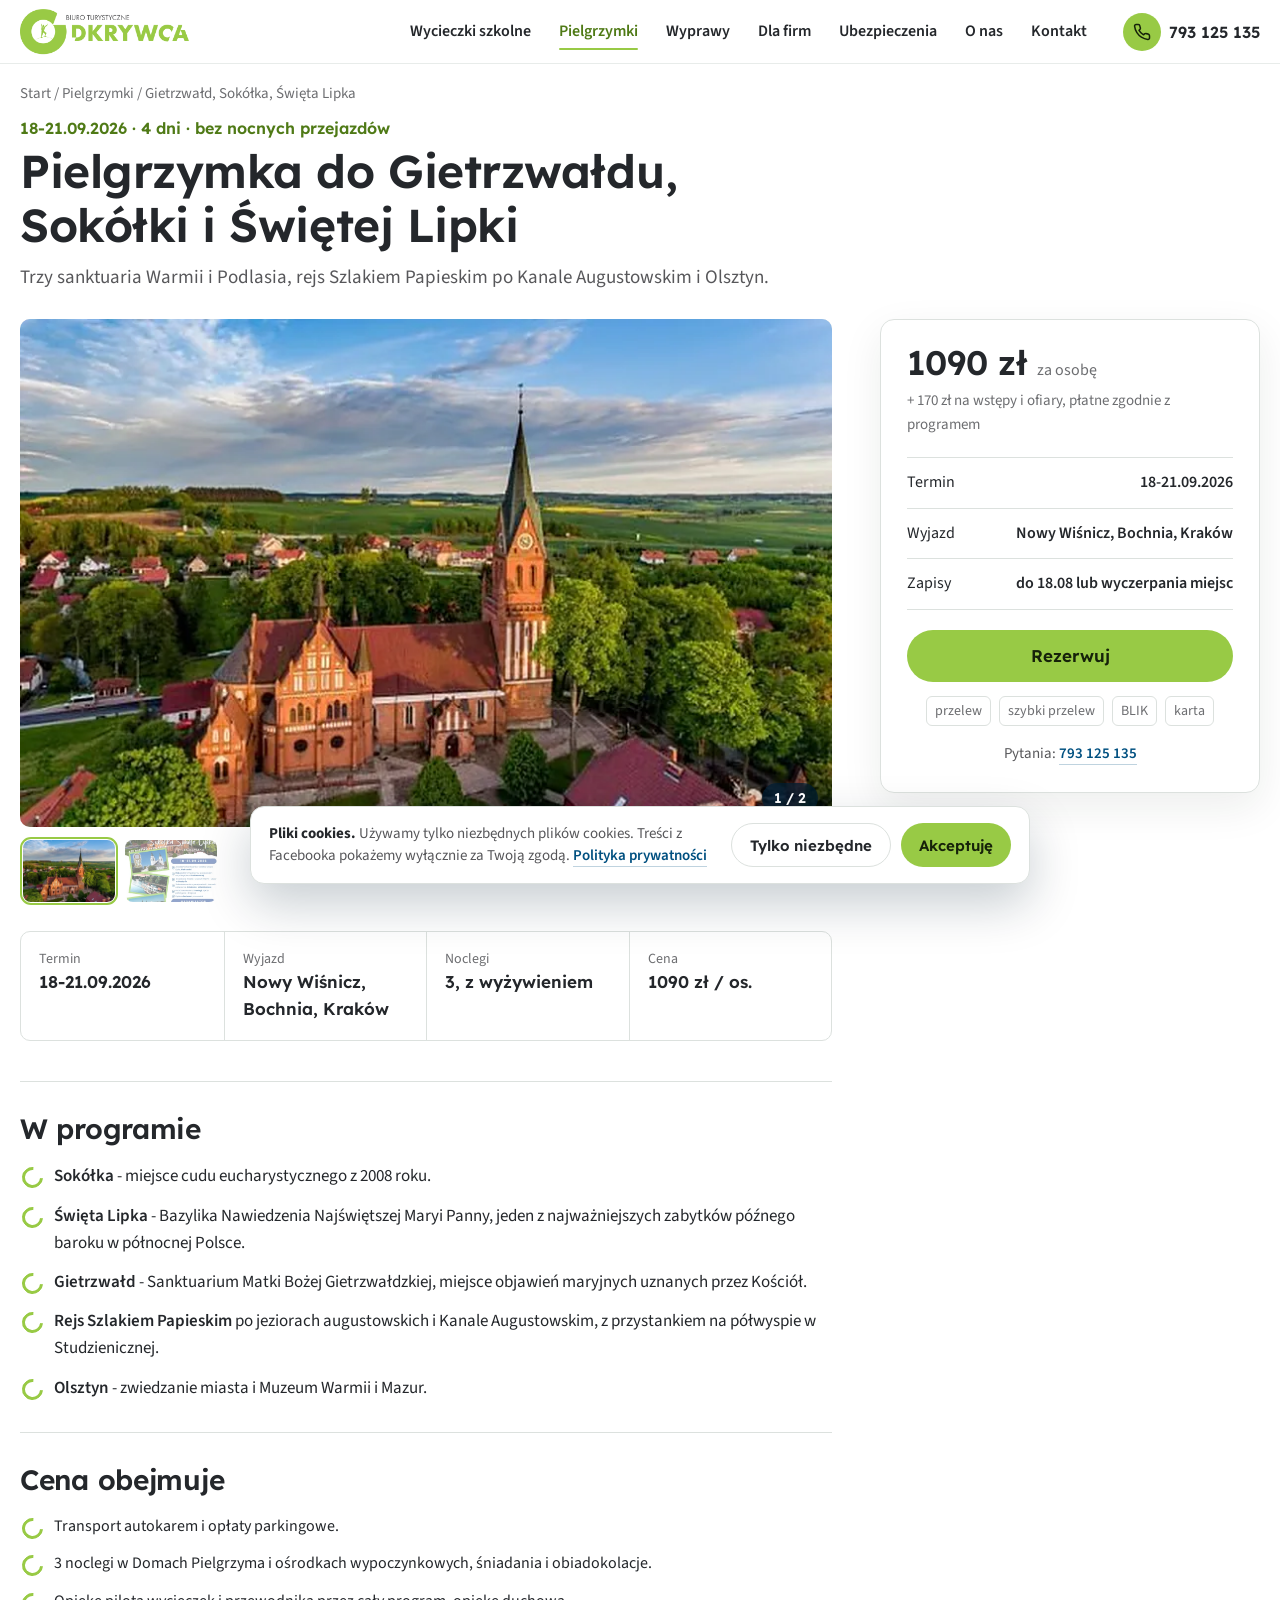
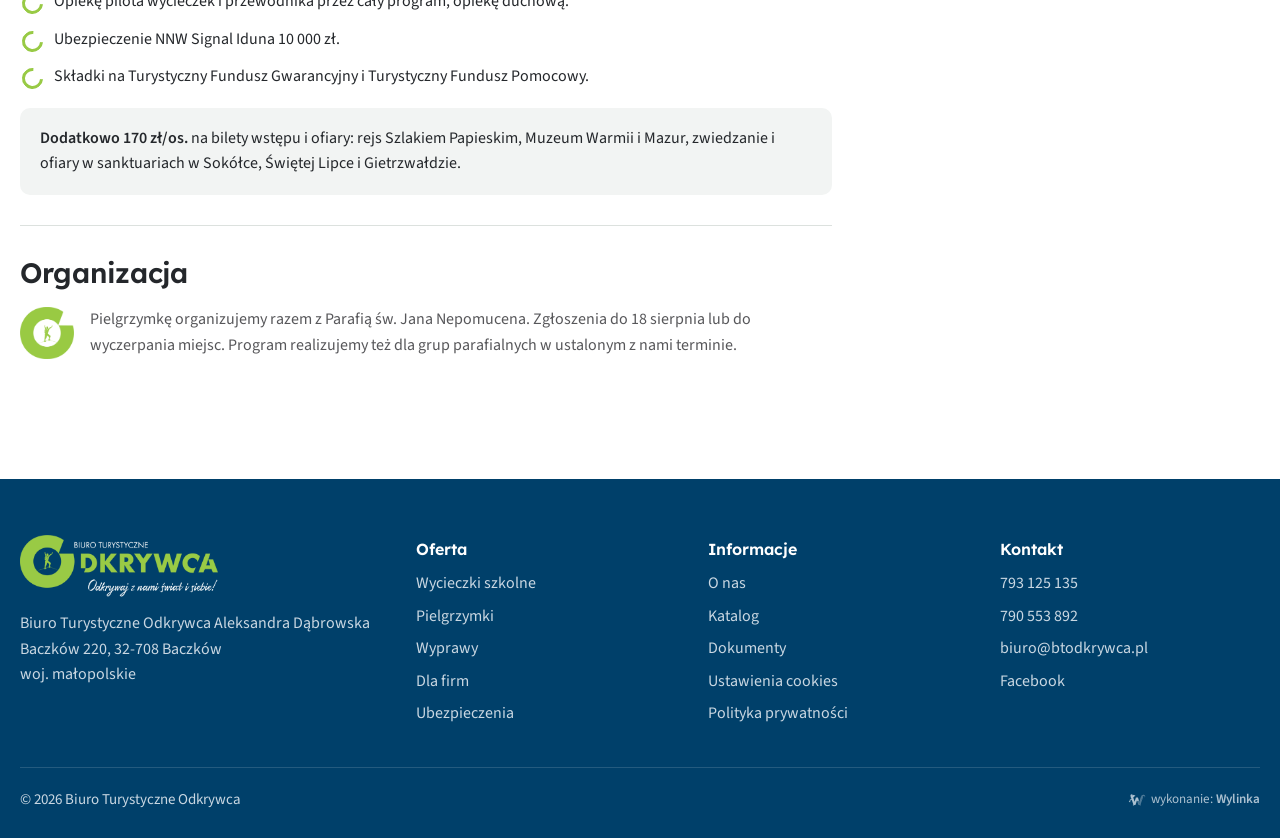
==== commit 285961f2: "Wersja testowa v2: oferta bez modulu zapisow, wycieczki szkolne z zakladkami, karta Bieszczady z zap" ====
--- a/wyjazd-gietrzwald.html
+++ b/wyjazd-gietrzwald.html
@@ -11,7 +11,7 @@
 <link rel="preconnect" href="https://fonts.googleapis.com">
 <link rel="preconnect" href="https://fonts.gstatic.com" crossorigin>
 <link href="https://fonts.googleapis.com/css2?family=Lexend:wght@500;600&family=Source+Sans+3:wght@400;600&display=swap" rel="stylesheet">
-<link rel="stylesheet" href="style.css">
+<link rel="stylesheet" href="style.css?v=2">
 <style>
 .wylinka-badge{display:inline-flex;align-items:center;gap:.4em;color:inherit;text-decoration:none;font-size:.875em;line-height:1;opacity:.85}
 .wylinka-badge:hover,.wylinka-badge:focus-visible{opacity:1}
@@ -30,22 +30,21 @@
   <div class="wrap">
     <a class="logo" href="index.html" aria-label="Biuro Turystyczne Odkrywca - strona główna"><img src="img/logo-poziome.webp" alt="Biuro Turystyczne Odkrywca" width="600" height="163"></a>
     <nav class="nav" id="nav">
-      <a href="index.html#wyjazdy">Zapisy online</a>
-      <a href="index.html#szkoly">Wycieczki szkolne</a>
-      <a href="index.html#oferta">Dla firm</a>
-      <a href="index.html#wyjazdy" class="on" aria-current="page">Pielgrzymki</a>
+      <a href="wycieczki-szkolne.html">Wycieczki szkolne</a>
+      <a href="index.html#pielgrzymki" class="on" aria-current="page">Pielgrzymki</a>
       <a href="index.html#wyprawy">Wyprawy</a>
+      <a href="index.html#firmy">Dla firm</a>
+      <a href="ubezpieczenia.html">Ubezpieczenia</a>
       <a href="index.html#o-nas">O nas</a>
       <a href="index.html#kontakt">Kontakt</a>
-      <a href="index.html#kontakt" class="btn nav-cta">Zapytaj o wyjazd dla grupy</a>
+      <a href="index.html#kontakt" class="btn nav-cta" data-ask="">Zapytaj o wyjazd</a>
     </nav>
     <a class="hdr-tel" href="tel:+48793125135" aria-label="Zadzwoń: 793 125 135"><span class="ic"><svg viewBox="0 0 24 24" fill="none" stroke="currentColor" stroke-width="2" stroke-linecap="round" stroke-linejoin="round"><path d="M22 16.9v3a2 2 0 0 1-2.2 2 19.8 19.8 0 0 1-8.6-3.1 19.5 19.5 0 0 1-6-6A19.8 19.8 0 0 1 2.1 4.2 2 2 0 0 1 4.1 2h3a2 2 0 0 1 2 1.7c.1.9.4 1.8.7 2.7a2 2 0 0 1-.5 2.1L8 9.8a16 16 0 0 0 6 6l1.3-1.3a2 2 0 0 1 2.1-.4c.9.3 1.8.6 2.7.7a2 2 0 0 1 1.7 2z"/></svg></span><span class="num">793 125 135</span></a>
     <button class="burger" id="burger" aria-label="Menu" aria-expanded="false" aria-controls="nav"><i></i><i></i><i></i></button>
   </div>
 </header>
-
 <main class="wrap">
-  <div class="crumbs"><a href="index.html">Start</a> / <a href="index.html#wyjazdy">Pielgrzymki</a> / Gietrzwałd, Sokółka, Święta Lipka</div>
+  <div class="crumbs"><a href="index.html">Start</a> / <a href="index.html#pielgrzymki">Pielgrzymki</a> / Gietrzwałd, Sokółka, Święta Lipka</div>
   <div class="t-head">
     <div class="t-when">18-21.09.2026 · 4 dni · bez nocnych przejazdów</div>
     <h1>Pielgrzymka do Gietrzwałdu, Sokółki i Świętej Lipki</h1>
@@ -64,6 +63,7 @@
         <button class="ga n" aria-label="Następne zdjęcie"><svg viewBox="0 0 24 24" fill="none" stroke="currentColor" stroke-width="2"><path d="M9 18l6-6-6-6"/></svg></button>
         <span class="cnt" id="galc">1 / 2</span>
       </div>
+      <div class="thumbs" id="thumbs" aria-label="Miniatury zdjęć"></div>
 
       <div class="facts">
         <div><small>Termin</small><b>18-21.09.2026</b></div>
@@ -173,7 +173,7 @@
         <div class="umowa">
           <h4>Umowa o udział w imprezie turystycznej</h4>
           <dl>
-            <dt>Organizator</dt><dd>Biuro Turystyczne Odkrywca Aleksandra Dąbrowska, Baczków 220, 32-700 Bochnia</dd>
+            <dt>Organizator</dt><dd>Biuro Turystyczne Odkrywca Aleksandra Dąbrowska, Baczków 220, 32-708 Baczków</dd>
             <dt>Impreza</dt><dd>Pielgrzymka Gietrzwałd, Sokółka, Święta Lipka</dd>
             <dt>Termin i wyjazd</dt><dd id="u-term">18-21.09.2026, Nowy Wiśnicz</dd>
             <dt>Uczestnicy</dt><dd id="u-os">-</dd>
@@ -237,18 +237,42 @@
     <p class="demo">Podgląd koncepcji: formularz pokazowy, niczego nie wysyła i nie pobiera płatności.</p>
   </div>
 </dialog>
-
 <footer class="ft">
   <div class="wrap">
     <div class="ft-grid">
-      <div><img src="img/logo-white.webp" alt="Biuro Turystyczne Odkrywca" width="600" height="188" loading="lazy"><p>Baczków 220, 32-700 Bochnia<br>woj. małopolskie</p></div>
-      <div><h4>Oferta</h4><ul><li><a href="index.html#szkoly">Wycieczki szkolne</a></li><li><a href="index.html#oferta">Dla firm</a></li><li><a href="index.html#wyjazdy">Pielgrzymki</a></li><li><a href="index.html#wyprawy">Wyprawy</a></li></ul></div>
-      <div><h4>Informacje</h4><ul><li><a href="index.html#o-nas">O nas</a></li><li><a href="index.html#dokumenty">Dokumenty</a></li><li><a href="index.html#dokumenty">Ubezpieczenia</a></li><li><a href="index.html#kontakt">Polityka prywatności</a></li></ul></div>
+      <div><img src="img/logo-white.webp" alt="Biuro Turystyczne Odkrywca" width="600" height="188" loading="lazy"><p>Biuro Turystyczne Odkrywca Aleksandra Dąbrowska<br>Baczków 220, 32-708 Baczków<br>woj. małopolskie</p></div>
+      <div><h4>Oferta</h4><ul><li><a href="wycieczki-szkolne.html">Wycieczki szkolne</a></li><li><a href="index.html#pielgrzymki">Pielgrzymki</a></li><li><a href="index.html#wyprawy">Wyprawy</a></li><li><a href="index.html#firmy">Dla firm</a></li><li><a href="ubezpieczenia.html">Ubezpieczenia</a></li></ul></div>
+      <div><h4>Informacje</h4><ul><li><a href="index.html#o-nas">O nas</a></li><li><a href="wycieczki-szkolne.html#katalog">Katalog</a></li><li><a href="index.html#dokumenty">Dokumenty</a></li><li><a href="#" data-cookies>Ustawienia cookies</a></li><li><a href="#" onclick="return false">Polityka prywatności</a></li></ul></div>
       <div><h4>Kontakt</h4><ul><li><a href="tel:+48793125135">793 125 135</a></li><li><a href="tel:+48790553892">790 553 892</a></li><li><a href="mailto:biuro@btodkrywca.pl">biuro@btodkrywca.pl</a></li><li><a href="https://www.facebook.com/Biuro-Turystyczne-Odkrywca-360996910980648/" rel="noopener" target="_blank">Facebook</a></li></ul></div>
     </div>
     <div class="ft-bot"><span>© 2026 Biuro Turystyczne Odkrywca</span><a class="wylinka-badge" href="https://wylinka.pl/?utm_source=btodkrywca.pl&amp;utm_medium=stopka&amp;utm_campaign=wykonanie" rel="noopener" title="Strona wykonana przez Wylinka"><svg viewBox="0 0 64 64" aria-hidden="true" focusable="false" fill="currentColor"><path d="M9.8 22.8l-1.2-7.9 2.2-3.7 15.5 4.6-.5 1.5-7.2 5.5 4.7 15.6 5-15.6 7 0 4.1 12.7-4.2-.9-2.6 1.8-.8-2.2-5.3 15.6-4.3 0 .4 .2-2.1 2.8-1.3-1.1 1.1-1.4-3.1 .2-.1-1.7 2.2-.1-5.7-16.5-4.8 .6-.8 3.1 0 .5-.3 .5 .8 2.2-1.6 .5-.4-1.3-.8 1.6-1.5-.8 .8-1.6-1.4 .6-.6-1.6 2.3-.8 .2-.4 1.3-4.8 5.9-.8-2.4-6.9zM15.2 13.7l-.1-.4-.4 .8-.1 .8 .1 1 .1 .4 .3 .7 .3-.9 .1-.7 0-.8z"/><path class="wy-pod" d="M37.1 49.8l-4.5-13.3 2.6-1.8 4.2 .9 .9 2.8 3-9.7 0-.5 .1-.8 3.2-8.4 .5-1 .6-1 .9-1.1 1.3-1 1.1-.7 1.4-.5 1.4-.3 .7 0 .9 0 1.2 .3 1.4 .6 .8 .5 .7 .7 .6 .7 .5 .9 .3 .9 .1 .9 0 .8-.2 .9-.5 .9-.5 .6-.7 .5-.7 .3-.1-.1 0-.1 .5-.5 .3-.7 .2-.5 0-.6-.1-.6-.3-.7-.4-.5-.4-.4-.5-.3-.6-.3-.7 0-.7 .1-.6 .1-.5 .4-.5 .5-.3 .5-.2 .7-.1 1.5-1.4 5.1-.8 3.3-.3 .7-.5 .7-6 17.5 1.9 .1-.1 1.7-3.1-.2 1.1 1.4-1.3 1.1-2.1-2.8 .4-.2z"/><path class="wy-old" d="M40.8 50l.4-.2-4.1 0-4.2-12.5 2.5-1.7 4.3 .9 .6 1.9 .6-1.6 0-.3 2.4-7.8 0-.5 .1-.8 3.2-8.4 .4-.8 .6-.9 .9-1.2 .9-.9 1.3-.8 1.4-.6 1.2-.3 1.4-.1 1.3 .1 .6 .2 .8 .3 1.1 .6 .9 .7 .7 .9 .5 .9 .3 .9 .1 1.1-.1 .9-.3 .9-.4 .7-.6 .7-.6 .4-.6 .2-.1-.1 0-.1 .5-.5 .3-.7 .2-.5 0-.5-.1-.6-.2-.6-.3-.5-.4-.5-.5-.3-.6-.3-.7-.1-.6 0-.6 .1-.6 .3-.6 .5-.3 .4-.2 .5-.1 .5-.1 1.5-1.4 5.1-.8 3.3-.3 .7-.5 .7-6 17.5 1.9 .1-.1 1.7-3.1-.2 1.1 1.4-1.3 1.1zM49.6 17.1l.6 1.7-1.5 1.9 .4 .4 1.8-2.1-.7-2.1zM48.1 28.3l.5 1.8-1.7 1.8 .4 .4 1.9-2-.6-2.2zM37.9 41.7l1.7-1.5-.4-.4-1.7 1.4zM42.6 38.7l-1.5 2.8 1.1 2-1.3 2.6 .5 .2 1.5-2.8-1.1-2 1.4-2.5z"/></svg><span>wykonanie: <b>Wylinka</b></span></a></div>
   </div>
 </footer>
-<script src="app.js" defer></script>
+<dialog class="ask" id="ask" aria-labelledby="ask-h">
+  <div class="ask-in">
+    <div class="bk-t"><div><h2 id="ask-h">Zapytaj o wyjazd</h2><p>Odpowiemy mailem albo telefonicznie, zwykle w dniu roboczym.</p></div><button class="bk-x" type="button" data-close aria-label="Zamknij"><svg viewBox="0 0 24 24" fill="none" stroke="currentColor" stroke-width="2"><path d="M18 6L6 18M6 6l12 12"/></svg></button></div>
+    <form id="askf" novalidate>
+      <div class="g2">
+        <label class="fl full"><span>Wyjazd</span><input name="wyjazd" id="ask-trip" placeholder="np. Bieszczady, 3 dni"></label>
+        <label class="fl"><span>Imię i nazwisko</span><input name="n" required autocomplete="name"></label>
+        <label class="fl"><span>Telefon</span><input name="t" type="tel" required autocomplete="tel"></label>
+        <label class="fl full"><span>E-mail</span><input name="e" type="email" autocomplete="email"></label>
+        <label class="fl"><span>Szkoła, firma lub parafia</span><input name="g"></label>
+        <label class="fl"><span>Liczba uczestników (ok.)</span><input name="o" inputmode="numeric"></label>
+        <label class="fl full"><span>Proponowany termin</span><input name="d" placeholder="np. maj 2027"></label>
+        <label class="fl full"><span>Wiadomość</span><textarea name="m" placeholder="Klasa, wiek uczestników, pytania do programu"></textarea></label>
+      </div>
+      <button class="btn" type="submit">Wyślij zapytanie</button>
+      <p class="hint">Dane wykorzystamy wyłącznie do odpowiedzi na zapytanie.</p>
+      <p class="hint" style="margin-top:4px">Podgląd: formularz pokazowy, niczego nie wysyła.</p>
+    </form>
+    <div class="ask-ok"><div class="gran"><i></i></div><h3>Dziękujemy za zapytanie</h3><p>W docelowej stronie zapytanie trafi na biuro@btodkrywca.pl, a nadawca dostanie potwierdzenie.</p><button class="btn line" type="button" data-close>Zamknij</button></div>
+  </div>
+</dialog>
+<div class="cookie" id="cookie" role="dialog" aria-label="Zgody na pliki cookies">
+  <p><b>Pliki cookies.</b> Używamy tylko niezbędnych plików cookies. Treści z Facebooka pokażemy wyłącznie za Twoją zgodą. <a class="lnk" href="#" onclick="return false">Polityka prywatności</a></p>
+  <div class="cb"><button class="btn line" type="button" data-consent="min">Tylko niezbędne</button><button class="btn" type="button" data-consent="all">Akceptuję</button></div>
+</div>
+<script src="app.js?v=2" defer></script>
 </body>
 </html>
--- a/style.css
+++ b/style.css
@@ -71,7 +71,7 @@
 .hero-foto::after{content:"";position:absolute;inset:0;background:linear-gradient(90deg,rgba(0,36,58,.82) 0%,rgba(0,36,58,.62) 30%,rgba(0,36,58,.18) 52%,rgba(0,36,58,0) 66%),linear-gradient(0deg,rgba(0,30,50,.5),rgba(0,30,50,0) 40%)}
 .hero-in{position:relative;width:min(var(--w),100% - 32px);margin:0 auto;padding-bottom:clamp(40px,7vh,84px)}
 .hero h1{color:#fff;font-size:clamp(40px,4.1vw,62px);max-width:14ch;margin-bottom:18px}
-.hero .lead{font-size:clamp(18px,1.4vw,21px);max-width:34ch;margin-bottom:28px;color:rgba(255,255,255,.94)}
+.hero .lead{font-size:clamp(18px,1.4vw,21px);max-width:42ch;margin-bottom:28px;color:rgba(255,255,255,.94)}
 .hero .gran{display:none}
 .hero .gran i{width:75px;height:46px}
 .hero-row{display:flex;align-items:center;gap:22px;flex-wrap:wrap}
@@ -416,3 +416,201 @@
   .bk-btns .btn{padding:0 16px;font-size:16px}
 }
 @media (prefers-reduced-motion:reduce){*{transition:none!important;scroll-behavior:auto!important}}
+
+/* =========================================================
+   v2 (10.11): kafle pod banerem, zakładki szkół, katalog,
+   ubezpieczenia, Facebook, zapytanie, zgody cookies
+   ========================================================= */
+
+/* kafle pod zdjęciem głównym */
+.tiles-sec{position:relative;z-index:2;padding:0 0 8px}
+.tiles{display:grid;grid-template-columns:repeat(3,minmax(0,1fr));gap:18px;margin-top:-58px}
+.tile{display:grid;grid-template-columns:118px minmax(0,1fr);background:#fff;border:1px solid var(--line);border-radius:var(--r);overflow:hidden;text-decoration:none;color:inherit;box-shadow:0 14px 36px rgba(0,30,50,.10);transition:border-color .2s,box-shadow .2s,transform .2s;min-height:118px}
+.tile:hover{border-color:#C5CEC9;box-shadow:0 18px 40px rgba(0,30,50,.14);transform:translateY(-2px)}
+.tile figure{margin:0;position:relative}
+.tile figure img{position:absolute;inset:0;width:100%;height:100%;object-fit:cover}
+.tile div{padding:16px 18px;display:flex;flex-direction:column;justify-content:center}
+.tile h3{font-size:18px;margin-bottom:4px}
+.tile p{font-size:15px;color:var(--grey);margin:0 0 6px;line-height:1.4}
+.tile span{font:600 14px "Lexend",sans-serif;color:var(--blue)}
+.tile span::after{content:" →"}
+.tiles-note{display:flex;gap:10px;align-items:flex-start;font-size:14px;color:var(--muted);margin:14px 0 0;line-height:1.45}
+.tiles-note b{color:var(--grey);font-weight:600}
+.tiles-note i{flex:none;width:18px;height:18px;border:3px solid var(--green);border-radius:50%;border-right-color:transparent;transform:rotate(-40deg);margin-top:1px}
+
+/* zakładki i filtry */
+.tabs-row{display:flex;justify-content:space-between;align-items:center;gap:16px;flex-wrap:wrap;margin:-6px 0 22px}
+.tabs{display:inline-flex;background:var(--bg2);border-radius:999px;padding:4px;gap:2px}
+.sec.alt .tabs{background:#fff}
+.tabs button{border:0;background:transparent;font:600 16px "Lexend",sans-serif;color:var(--grey);padding:11px 20px;border-radius:999px;cursor:pointer;white-space:nowrap}
+.tabs button[aria-selected="true"]{background:var(--blue);color:#fff}
+.flt{display:flex;gap:8px;flex-wrap:wrap}
+.flt button{border:1.5px solid var(--line);background:#fff;border-radius:999px;padding:8px 16px;font:600 15px "Source Sans 3",sans-serif;color:var(--grey);cursor:pointer}
+.flt button[aria-pressed="true"]{border-color:var(--green-d);color:var(--green-d);background:#F4F9EC}
+.trip[hidden],.card[hidden]{display:none!important}
+.trip .tag{display:inline-flex;align-self:flex-start;gap:6px;align-items:center;font:600 13px "Lexend",sans-serif;color:var(--blue);background:#EAF2F7;border-radius:999px;padding:4px 10px;margin-bottom:10px}
+.trip .tag.on{color:#2F4D0C;background:#EAF5D8}
+.trip p.ds{font-size:15px;color:var(--grey);margin:0 0 16px;line-height:1.45}
+.trip .price.sm{font-size:16px}
+.more-row{display:flex;gap:14px 26px;flex-wrap:wrap;align-items:center;margin-top:22px}
+.more-row .note{margin:0}
+.empty{display:none;padding:26px;border:1px dashed var(--line);border-radius:var(--r);color:var(--muted);text-align:center}
+.empty.on{display:block}
+
+/* siatka listy na podstronie */
+.grid4{display:grid;grid-template-columns:repeat(4,minmax(0,1fr));gap:22px}
+.page-hd{padding:10px 0 34px}
+.page-hd h1{font-size:clamp(32px,3.8vw,52px);margin:8px 0 12px}
+.page-hd p{font-size:19px;color:var(--grey);max-width:62ch;margin:0}
+
+/* katalog PDF */
+.kat{display:grid;grid-template-columns:minmax(0,5fr) minmax(0,6fr);gap:clamp(32px,5vw,72px);align-items:center}
+.kat-txt p{color:var(--grey);font-size:18px}
+.kat-btns{display:flex;gap:12px;flex-wrap:wrap;margin-top:22px}
+.viewer{background:#fff;border:1px solid var(--line);border-radius:14px;overflow:hidden;box-shadow:0 14px 40px rgba(20,40,30,.08)}
+.v-stage{position:relative;background:#E9EDEB;height:clamp(420px,46vw,620px);display:flex;align-items:center;justify-content:center;overflow:hidden;touch-action:pan-y;cursor:grab;padding:18px}
+.v-stage canvas{max-width:100%;max-height:100%;box-shadow:0 6px 22px rgba(0,0,0,.16);background:#fff;display:block}
+.v-stage .v-load{position:absolute;inset:0;display:grid;place-items:center;font-size:15px;color:var(--muted)}
+.v-stage .ga{position:absolute;top:50%;transform:translateY(-50%);width:46px;height:46px;border-radius:50%;border:0;background:rgba(255,255,255,.95);display:grid;place-items:center;cursor:pointer;box-shadow:0 4px 14px rgba(0,0,0,.12);color:var(--ink);z-index:2}
+.v-stage .ga.p{left:12px}.v-stage .ga.n{right:12px}
+.v-stage .ga svg{width:18px;height:18px}
+.v-stage .ga:disabled{opacity:.35;cursor:default}
+.v-bar{display:flex;align-items:center;justify-content:space-between;gap:12px;padding:12px 16px;border-top:1px solid var(--line);font-size:15px}
+.v-bar b{font:600 15px "Lexend",sans-serif}
+.v-bar a{font-weight:600;text-decoration:none;color:var(--blue)}
+
+/* ubezpieczenia */
+.ins{display:grid;grid-template-columns:minmax(0,6fr) minmax(0,5fr);gap:clamp(32px,5vw,72px);align-items:center}
+.ins.top{align-items:start}
+.ins-txt>p{color:var(--grey);font-size:18px}
+.ins-list{list-style:none;margin:18px 0 0;padding:0;display:grid;grid-template-columns:1fr 1fr;gap:10px 22px}
+.ins-list li{position:relative;padding-left:28px;font-size:16px}
+.ins-list li::before{content:"";position:absolute;left:0;top:4px;width:13px;height:13px;border:3px solid var(--green);border-radius:50%;border-right-color:transparent;transform:rotate(-40deg)}
+.ins-box{background:#fff;border:1px solid var(--line);border-radius:14px;padding:clamp(22px,3vw,32px);box-shadow:0 14px 40px rgba(20,40,30,.08)}
+.ins-box h3{font-size:22px;margin-bottom:8px}
+.ins-box p{color:var(--grey);font-size:16px}
+.ins-box .btn{width:100%;margin-top:6px}
+.ins-box .btn svg{width:17px;height:17px}
+.ins-box small{display:block;font-size:14px;color:var(--muted);margin-top:12px;line-height:1.45}
+.ins-help{border-top:1px solid var(--line);margin-top:20px;padding-top:16px;font-size:16px;color:var(--grey)}
+.ins-help a{font-weight:600}
+
+/* dla firm */
+.firm-list{display:grid;grid-template-columns:1fr 1fr;gap:22px;margin:22px 0 26px;border-top:1px solid var(--line);padding-top:22px}
+.firm-list h3{font-size:18px;margin-bottom:10px}
+.firm-list ul{list-style:none;margin:0;padding:0;display:grid;gap:8px}
+.firm-list li{position:relative;padding-left:26px;font-size:16px;color:var(--grey)}
+.firm-list li::before{content:"";position:absolute;left:0;top:5px;width:12px;height:12px;border:3px solid var(--green);border-radius:50%;border-right-color:transparent;transform:rotate(-40deg)}
+
+/* Facebook */
+.fb{display:grid;grid-template-columns:minmax(0,5fr) minmax(0,6fr);gap:clamp(32px,5vw,72px);align-items:center}
+.fb-txt p{color:var(--grey);font-size:18px}
+.btn.fbb{background:#1877F2;color:#fff}
+.btn.fbb:hover{background:#0F65D6}
+.btn.fbb svg{width:20px;height:20px}
+.fb-frame{border:1px solid var(--line);border-radius:14px;overflow:hidden;background:#fff;height:560px;max-width:500px;width:100%;justify-self:center;position:relative}
+.fb-frame iframe{border:0;width:100%;height:100%;display:block}
+.fb-ph{position:absolute;inset:0;display:flex;flex-direction:column;align-items:center;justify-content:center;text-align:center;padding:28px;gap:14px;background:linear-gradient(180deg,#F3F7FA,#fff)}
+.fb-ph .fb-logo{width:58px;height:58px;border-radius:50%;background:#1877F2;display:grid;place-items:center}
+.fb-ph .fb-logo svg{width:30px;height:30px;color:#fff}
+.fb-ph b{font:600 19px "Lexend",sans-serif}
+.fb-ph p{font-size:15px;color:var(--muted);margin:0;max-width:34ch}
+
+/* galeria: miniatury */
+.thumbs{display:flex;gap:10px;overflow-x:auto;scrollbar-width:none;margin-top:10px;padding:3px}
+.thumbs::-webkit-scrollbar{display:none}
+.thumbs button{flex:0 0 92px;height:62px;border:0;padding:0;border-radius:8px;overflow:hidden;cursor:pointer;opacity:.55;outline:2px solid transparent;outline-offset:1px;transition:opacity .2s;background:#e4e8e6}
+.thumbs button img{width:100%;height:100%;object-fit:cover}
+.thumbs button.on{opacity:1;outline-color:var(--green)}
+.book .ask-note{font-size:15px;color:var(--grey);margin:8px 0 20px}
+.book .p.ind{font-size:26px;line-height:1.15}
+
+/* okno zapytania */
+dialog.ask{border:0;padding:0;width:min(620px,100%);max-height:min(92vh,900px);border-radius:16px;box-shadow:0 30px 80px rgba(0,20,40,.35);color:var(--ink)}
+dialog.ask::backdrop{background:rgba(0,28,46,.55)}
+.ask-in{padding:22px 24px 20px}
+.ask-in .bk-t{margin-bottom:16px}
+.ask-in .g2{gap:14px}
+.ask-in .btn{width:100%;margin-top:16px}
+.ask-in .fl textarea{min-height:96px}
+.ask-ok{display:none;text-align:center;padding:12px 0}
+.ask-ok .gran{max-width:340px;margin:0 auto 16px}
+.ask-ok h3{font-size:22px;margin-bottom:6px}
+.ask-ok p{color:var(--grey)}
+.ask.sent form{display:none}
+.ask.sent .ask-ok{display:block}
+
+/* zgody cookies */
+.cookie{position:fixed;left:16px;right:16px;bottom:16px;z-index:60;max-width:780px;margin:0 auto;background:#fff;border:1px solid var(--line);border-radius:14px;box-shadow:0 20px 50px rgba(0,30,50,.22);padding:16px 18px;display:none;gap:16px;align-items:center}
+.cookie.on{display:flex}
+.cookie p{margin:0;font-size:15px;color:var(--grey);line-height:1.45}
+.cookie p b{color:var(--ink)}
+.cookie .cb{display:flex;gap:10px;flex:none}
+.cookie .btn{min-height:44px;padding:0 18px;font-size:15px}
+
+@media (max-width:1180px){
+  .tile{grid-template-columns:96px minmax(0,1fr)}
+  .tile p{display:none}
+  .grid4{grid-template-columns:repeat(3,minmax(0,1fr))}
+}
+@media (max-width:960px){
+  .tiles{grid-template-columns:minmax(0,1fr);gap:10px;margin-top:0}
+  .tiles-sec{padding-top:22px}
+  .tile{min-height:0;grid-template-columns:96px minmax(0,1fr);box-shadow:none}
+  .tile p{display:block}
+  .kat,.ins,.fb{grid-template-columns:minmax(0,1fr)}
+  .grid4{grid-template-columns:repeat(2,minmax(0,1fr))}
+}
+@media (min-width:961px){
+  .hero-in{padding-bottom:calc(clamp(40px,7vh,84px) + 58px)}
+}
+@media (max-width:760px){
+  .tiles-sec{padding-top:18px}
+  .tile{grid-template-columns:84px minmax(0,1fr)}
+  .tile div{padding:12px 14px}
+  .tile h3{font-size:17px}
+  .tile p{font-size:14px;margin-bottom:2px}
+  .tabs-row{display:block;margin-top:0}
+  .tabs{display:flex;width:100%}
+  .tabs button{flex:1;padding:11px 8px;font-size:15px}
+  .flt{margin-top:12px}
+  .grid4{gap:12px}
+  .grid4 .trip .tb{padding:12px 12px 14px}
+  .grid4 .trip h3{font-size:16px}
+  .grid4 .trip p.ds{display:none}
+  .grid4 .trip .foot{padding-top:10px;justify-content:flex-start}
+  .grid4 .trip .go{font-size:14px}
+  .grid4 .trip .price{display:none}
+  .grid4 .trip .tag{font-size:12px;padding:3px 8px}
+  .page-hd p{font-size:17px}
+  .ins-list{grid-template-columns:minmax(0,1fr)}
+  .firm-list{grid-template-columns:minmax(0,1fr)}
+  .fb-frame{height:520px}
+  .v-stage{height:min(128vw,560px);padding:12px}
+  .v-stage .ga{width:40px;height:40px}
+  .cookie{left:10px;right:10px;bottom:10px;flex-direction:column;align-items:stretch;padding:14px}
+  .cookie .cb .btn{flex:1}
+  dialog.ask{width:100%;max-width:100%;height:100%;max-height:100%;border-radius:0;margin:0}
+  .ask-in{padding:16px}
+  .thumbs button{flex-basis:78px;height:54px}
+}
+
+button.go{border:0;background:none;padding:0;cursor:pointer;text-align:right}
+button.go:hover{color:var(--blue-d);text-decoration:underline}
+.tabs .n{font-weight:500;opacity:.7}
+.card .ask-b{margin-top:14px;border:0;background:none;padding:0;cursor:pointer;font:600 15px "Lexend",sans-serif;color:var(--blue)}
+.card .ask-b::after{content:" →"}
+.sec.blue .card .ask-b{color:var(--green)}
+.sec.blue .card div{display:flex;flex-direction:column;align-items:flex-start;flex:1}
+.sec.blue .card .ask-b{margin-top:auto;padding-top:14px}
+.trip .price{white-space:nowrap}
+.trip .foot{flex-wrap:wrap;row-gap:8px}
+@media (max-width:760px){
+  .t-buy .mp,.mob .mp{min-width:0}
+  .t-buy .mp.ind,.mob .mp.ind{font-size:18px}
+  .t-buy .btn,.mob .btn{padding:0 20px;white-space:nowrap}
+  .cookie{padding:12px 14px;gap:10px}
+  .cookie p{font-size:14px}
+  .cookie .cb{gap:8px}
+  .cookie .btn{min-height:42px;padding:0 12px;font-size:15px;white-space:nowrap}
+}
